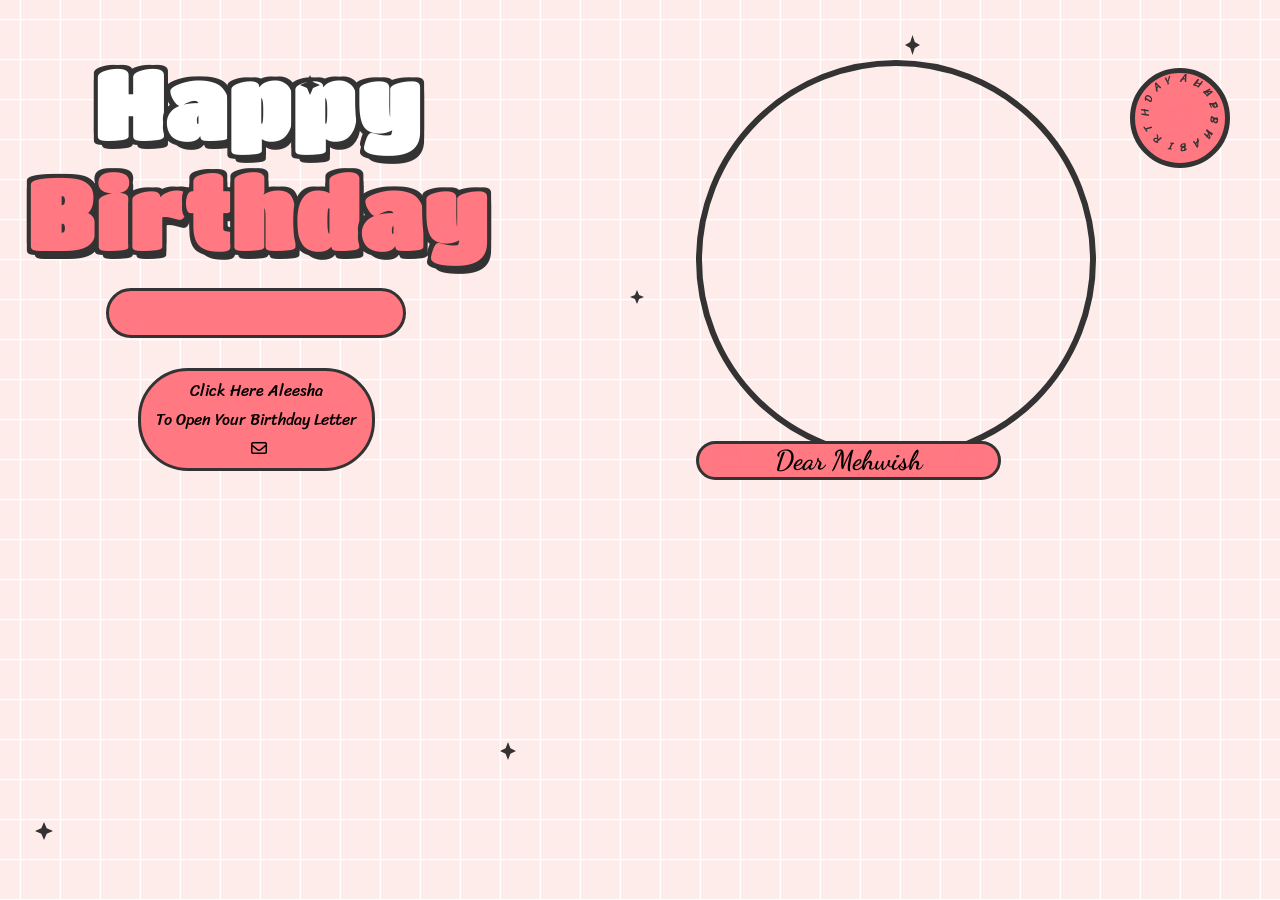
==== index.html @ 929ce395 "Add files via upload" ====
<!DOCTYPE html>
<html lang="en">

<head>
    <meta charset="UTF-8">
    <meta name="viewport" content="width=device-width, initial-scale=1.0">
    <meta name="title" content="Happy Birthday Website 2.0 | Aoudumber Bade">
    <meta name="github" content="https://github.com/Aoudumber-Bade">
    <title>Mehwish Birthday</title>
    <link rel="stylesheet" href="style.css">
    <link rel="stylesheet" href="https://cdnjs.cloudflare.com/ajax/libs/font-awesome/6.5.1/css/all.min.css"
        integrity="sha512-DTOQO9RWCH3ppGqcWaEA1BIZOC6xxalwEsw9c2QQeAIftl+Vegovlnee1c9QX4TctnWMn13TZye+giMm8e2LwA=="
        crossorigin="anonymous" referrerpolicy="no-referrer" />
    <link
        href="https://fonts.googleapis.com/css2?family=Dancing+Script:wght@500;700&family=Poppins:wght@400;600&display=swap"
        rel="stylesheet">
    <script src="https://code.jquery.com/jquery-3.7.1.min.js"
        integrity="sha256-/JqT3SQfawRcv/BIHPThkBvs0OEvtFFmqPF/lYI/Cxo=" crossorigin="anonymous"></script>
</head>

<body>
    <div id="wrapper">
        <div class="flag__birthday">
            <img src="./images/1.png" alt="" width="350" class="flag__left">
            <img src="./images/1.png" alt="" width="350" class="flag__right">
        </div>
        <div class="content">
            <div class="left">
                <div class="title">
                    <h1 class="happy">
                        <span style="--t: 4s;">H</span>
                        <span style="--t: 4.2s;">a</span>
                        <span style="--t: 4.4s;">p</span>
                        <span style="--t: 4.6s;">p</span>
                        <span style="--t: 4.8s;">y</span>
                    </h1>
                    <h1 class="birthday">
                        <span style="--t: 5s;">B</span>
                        <span style="--t: 5.2s;">i</span>
                        <span style="--t: 5.4s;">r</span>
                        <span style="--t: 5.6s;">t</span>
                        <span style="--t: 5.8s;">h</span>
                        <span style="--t: 6s;">d</span>
                        <span style="--t: 6.2s;">a</span>
                        <span style="--t: 6.4s;">y</span>
                    </h1>
                    <div class="hat">
                        <img src="./images/hat.png" alt="" width="130">
                    </div>
                </div>
                <div class="date__of__birth">
                    <span></span>
                </div>
                <div class="btn">
                    <button id="btn__letter">
                        <div class="mail">
                            Click Here Aleesha <br> To Open Your Birthday Letter</br>
                            <i class="fa-regular fa-envelope"></i>
                        </div>
                    </button>

                </div>
            </div>
            <div class="right">
                <div class="box__account">
                    <div class="image">
                        <img src="./images/unnamed.png" alt="">
                    </div>
                    <div class="name">
                        <i class="fa-solid fa-heart"></i>
                        <span>Dear Mehwish</span>
                        <i class="fa-solid fa-heart"></i>
                    </div>
                    <div class="balloon_one">
                        <img width="100px" src="./images/balloon1.png" alt="">
                    </div>
                    <div class="balloon_two">
                        <img width="100px" src="./images/balloon2.png" alt="">
                    </div>
                </div>
                <div class="cricle">
                    <div class="text__cricle">
                        <span style="--i: 1;">h</span>
                        <span style="--i: 2;">a</span>
                        <span style="--i: 3;">p</span>
                        <span style="--i: 4;">p</span>
                        <span style="--i: 5;">y</span>
                        <span style="--i: 6;">-</span>
                        <span style="--i: 7;">b</span>
                        <span style="--i: 8;">i</span>
                        <span style="--i: 9;">r</span>
                        <span style="--i: 10;">t</span>
                        <span style="--i: 11;">h</span>
                        <span style="--i: 12;">d</span>
                        <span style="--i: 13;">a</span>
                        <span style="--i: 14;">y</span>
                        <span style="--i: 15;">A</span>
                        <span style="--i: 16;">l</span>
                        <span style="--i: 17;">l</span>
                        <span style="--i: 18;">e</span>
                        <span style="--i: 19;">s</span>
                        <span style="--i: 20;">h</span>
                        <span style="--i: 21;">a</span>
                        <span style="--i: 22;">-</span>
                    </div>
                    <i class="fa-solid fa-heart"></i>
                </div>
            </div>
        </div>
        <div class="decorate_star star1" style="--t: 15s;"></div>
        <div class="decorate_star star2" style="--t: 15.2s;"></div>
        <div class="decorate_star star3" style="--t: 15.4s;"></div>
        <div class="decorate_star star4" style="--t: 15.6s;"></div>
        <div class="decorate_star star5" style="--t: 15.8s;"></div>
        <div class="decorate_flower--one" style="--t: 15s;">
            <img width="20" src="./images/decorate_flower.png" alt="">
        </div>
        <div class="decorate_flower--two" style="--t: 15.3s;">
            <img width="20" src="./images/decorate_flower.png" alt="">
        </div>
        <div class="decorate_flower--three" style="--t: 15.6s;">
            <img width="20" src="./images/decorate_flower.png" alt="">
        </div>
        <div class="decorate_bottom">
            <img src="./images/decorate.png" alt="" width="100">
        </div>
        <div class="smiley__icon">
            <img src="./images/smiley_icon.png" alt="" width="100">
        </div>


        <div class="boxMail">
            <i class="fa-solid fa-xmark"></i>
            <div class="boxMail-container">
                <div class="card1">
                    <div class="userImg">
                        <img src="images/unnamed.png" alt="">
                    </div>
                    <h4 class="username">To: Mehwish 💖<span class="underline"></span></h4>

                    <h3>Happy Birthday</h3>
                    <div class="imageCute">
                        <img src="cute1.png" alt="">
                    </div>
                </div>
                <div class="card2">
                    <div class="card2-content">
                        <h3>To You!</h3>
                        <h2>Happy birthday Aleesha I love you so much mai aj bhi raton ko tumhari in tasveeron ko dekh kar 
                            tumhari hi yaadon ma kho jata hun tumha batana bhi chahta ka mai tumsa kitna pyar karta lekin tum
                            smjhny ko tyar nahii lekin kabhi tu mj par nazr daalo kya agar har galti meri thi tu ma kabhi bat 
                            karny ka nahi kahon ga or agar tum apni b thori bohat mantii tu ma tumsa request karta please sab 
                            pahly jaisa karty hain......LOVE YOU SO MUCH💋❤️
                        </h2> 

                        <div class="imageCute2">
                            <img src="cute2.png" alt="">
                        </div>
                    </div>
                </div>
            </div>
        </div>
    </div>

</body>
<script>
    let datetxt = "05 October 2005";
    let datatxtletter = "Mai kash kabhi bta skta smjha sakta tum bohat khaas thi tumhare liye meri jan bhi qurban ha galat na ho kar bhi itni dair sa galtiyan bhugat rha hun  . Happy birthday to you.💕";
    let titleLetter = "To you";
    let charArrDate = datetxt.split('');
    let charArrDateLetter = datatxtletter.split('');
    let charArrTitle = titleLetter.split('');
    let currentIndex = 0;
    let currentIndexLetter = 0;
    let currentIndexTitle = 0;
    let date__of__birth = document.querySelector(".date__of__birth span");
    let text__letter = document.querySelector(".text__letter p");
    setTimeout(function () {
        timeDatetxt = setInterval(function () {
            if (currentIndex < charArrDate.length) {
                date__of__birth.textContent += charArrDate[currentIndex];
                currentIndex++;
            }
            else {
                let i = document.createElement("i");
                i.className = "fa-solid fa-star"
                document.querySelector(".date__of__birth").prepend(i)
                document.querySelector(".date__of__birth").appendChild(i.cloneNode(true))
                clearInterval(timeDatetxt)
            }
        }, 100)
    }, 12000)

    var intervalContent;
    var intervalTitle;
    $("#btn__letter").on("click", function () {
        $(".box__letter").slideDown()
        setTimeout(function () {
            $(".letter__border").slideDown();
        }, 1000)
        setTimeout(function () {
            intervalTitle = setInterval(function () {
                if (currentIndexTitle < charArrTitle.length) {
                    document.querySelector(".title__letter").textContent += charArrTitle[currentIndexTitle];
                    let i = document.createElement("i");
                    i.className = "fa-solid fa-heart"
                    document.querySelector(".title__letter").appendChild(i)
                    currentIndexTitle++;
                }
                else {
                    clearInterval(intervalTitle)
                }
            }, 100)
        }, 2000)
        setTimeout(function () {
            document.querySelector("#heart__letter").classList.add("animationOp");
            document.querySelector(".love__img").classList.add("animationOp");
            document.querySelector("#mewmew").classList.add("animationOp");
        }, 2800)
        setTimeout(function () {
            document.querySelectorAll(".heart").forEach((item) => {
                item.classList.add("animation")
            })
        }, 3500)
        setTimeout(function () {
            intervalContent = setInterval(function () {
                if (currentIndexLetter < charArrDateLetter.length) {
                    text__letter.textContent += charArrDateLetter[currentIndexLetter];
                    currentIndexLetter++;
                }
                else {
                    clearInterval(intervalContent)
                }
            }, 50)
        }, 6000)
    })
    $(".close").on("click", function () {
        clearInterval(intervalContent)
        document.querySelector(".title__letter").textContent = "";
        text__letter.textContent = "";
        currentIndexLetter = 0
        currentIndexTitle = 0
        document.querySelector("#heart__letter").classList.remove("animationOp");
        document.querySelector(".love__img").classList.remove("animationOp");
        document.querySelector("#mewmew").classList.remove("animationOp");
        document.querySelectorAll(".heart").forEach((item) => {
            item.classList.remove("animation")
        })
        $(".box__letter").slideUp();
        $(".letter__border").slideUp();
    })



    let mailBox = document.querySelector('.mail')
    let boxmail = document.querySelector('.boxMail')
    var close = document.querySelector('.fa-xmark')
    mailBox.onclick = function () {
        mailBox.classList.toggle('active')
        boxmail.classList.add('active')
    }

    close.addEventListener('click', function () {
        boxmail.classList.remove('active')
    })
</script>

</html>
---- style.css ----
@import url('https://fonts.googleapis.com/css2?family=Coiny&family=Titan+One&display=swap');
@import url('https://fonts.googleapis.com/css2?family=Nerko+One&family=Sriracha&display=swap');
@import url('https://fonts.googleapis.com/css2?family=Dancing+Script:wght@700&display=swap');
*{
    padding: 0;
    margin: 0;
    box-sizing: border-box;
}
:root{
    --color-pink: #feecea;
    --color-white: #fff;
    --color-black: #333;
    --color-text-pink: #FF7882;
    --color-heart: #FF7882;
    --color-bg-letter: #fff8e4;
    --color-border: #DACCBF;
}
html{
    height: 100%;
}
body {
    position: relative;
    font-size: 16px;
    margin: 0;
    padding: 0;
    height: 100%;
    background-image:linear-gradient(var(--color-pink), var(--color-pink));
}
#wrapper{
    position: relative;
    background-color: transparent;
    background-image: linear-gradient(0deg, transparent 24%, rgba(255, 255, 255, 1) 25%, rgba(255, 255, 255, 1) 26%, transparent 27%, transparent 74%, rgba(255, 255, 255, 1) 75%, rgba(255, 255, 255, 1) 76%, transparent 77%, transparent), linear-gradient(90deg, transparent 24%, rgba(255, 255, 255, 1) 25%, rgba(255, 255, 255,1) 26%, transparent 27%, transparent 74%, rgba(255, 255, 255, 1) 75%, rgba(255, 255, 255, 1) 76%, transparent 77%, transparent);
    height:100%;
    background-size:80px 80px;
    overflow: hidden;
    z-index: 1;
}
.flag__birthday{
    display: flex;
    justify-content: space-between;
    transform: translateY(-200px);
    animation: translateYFlag 1.5s 2s forwards;
}
@keyframes translateYFlag{
    to{
        transform: translateY(-10px);
    }
}
.flag__birthday .flag__left{
    transform: rotate(-10deg) translate(-20px,30px);
}
.flag__birthday .flag__right{
    transform: rotate(10deg) translate(20px,30px) scaleX(-1);
}
.content{
    width: 100%;
    position: relative;
    display: flex;
    padding-top: 3rem;
}
.content .left, .content .right{
    position: relative;
    display: flex;
    flex-direction: column;
    justify-content: center;
    align-items: center;
}
.content .left{
    width: 40%;
}
.content .right{
    width: 60%;
}
.left .btn{
    transform: scale(0);
    animation: scaleCricle 2s 16s forwards ease-in-out;
}
#btn__letter{
    position: relative;
    margin-top: 30px;
    background-color: var(--color-text-pink);
    outline: none;
    padding: 5px 15px;
    font-size: 1rem;
    border-radius: 50px;
    border: 3px solid var(--color-black);
    font-family: "Sriracha", cursive;
    display: flex;
    align-items: center;
    justify-content: center;
    cursor: pointer;
    z-index: 2;
    transform: scale(1);
    transition: all .5s ease-in-out;
}
#btn__letter:active{
    transform: scale(0.7);
}
#btn__letter i{
    margin-left: 5px;
}
#btn__letter:hover{
    border-color: var(--color-heart);
    background-color: var(--color-heart);
    color: #fff;
    box-shadow: rgba(0, 0, 0, 0.24) 0px 3px 8px;
}

#btn__letter:hover i{
    animation: rotateHeart 1s infinite linear;
}
@keyframes rotateHeart{
    0%,50%, 100%{
        transform: rotate(0deg);
    }
    25%{
        transform: rotate(12deg);
    }
    75%{
        transform: rotate(-12deg);
    }
}
.title{
    position: relative;
    width: 100%;
    display: flex;
    justify-content: center;
    font-family: "Titan One", sans-serif;
    font-size: 3rem;
    flex-direction: column;
    perspective: 1000px;
}
.title .happy, .title .birthday{
    position: relative;
    text-shadow: 4px 4px var(--color-black), 
                -4px 4px var(--color-black), 
                4px -4px var(--color-black), 
                -4px -4px var(--color-black), 
                4px 8px 0 var(--color-black);
    font-weight: bold;
    display: flex;
    justify-content: center;
}
.title .happy{
    color: var(--color-white);
}
.title .happy span, .title .birthday span{
    transform: translateY(50px);
    opacity: 0;
    visibility: hidden;
    animation: txtTranslateY .5s var(--t) forwards;
}
@keyframes txtTranslateY{
    100%{
        transform: translateY(0);
        opacity: 1;
        visibility: visible;
    }
}
.title .birthday{
    color: var(--color-text-pink);
}

.title .hat{
    position: absolute;
    right: 45px;
    top: -350px;
    transform: rotate(-40deg);
    z-index: -1;
    animation: topHat 4s 7s forwards ease;
}
@keyframes topHat{
    20%, 30%{
        top: -30px;
        transform-origin: left;
        transform: rotate(-40deg);
    }
    35%, 100%{
        top: -30px;
        transform: rotate(0deg);
    }
}
.date__of__birth, .name{
    display: flex;
    justify-content:space-around;
    align-items: center;
    background-color: var(--color-text-pink);
    border-radius: 50px;
    margin-top: 20px;
    font-family: "Sriracha", cursive;
    
}
.date__of__birth{
    border: 3px solid var(--color-black);
    position: relative;
    transform: translateY(-100px);
    z-index: -1;
    opacity: 0;
    visibility: hidden;
    width: 0px;
    animation: dateOfBirth 5s 9s forwards;
}
@keyframes dateOfBirth{
    20%,40%{
        width: 0px;
        height: 0;
        transform: translateY(0px);
        opacity: 1;
        visibility: visible;
    }
    45%{
        transform: translateY(0px);
        opacity: 1;
        visibility: visible;
        width: 300px;
        height: 0px;
    }
    50%,100%{
        transform: translateY(0px);
        opacity: 1;
        visibility: visible;
        width: 300px;
        height: 50px;
    }
}
.name{
    position: absolute;
    padding: 0px 20px;
    bottom: -20px;
    border: 3px solid var(--color-black);
    font-family: 'Dancing Script', cursive;
}
.date__of__birth span, .name span{
    font-weight: bold;
    margin: 0px 40px;
}
.date__of__birth span{
    font-size: 1.2rem;
}
.name span{
    font-size: 1.7rem;
}
.right .box__account{
    position: relative;
    transform: translateY(700px);
    animation: topBoxImage 8s 7s forwards ease-in;
}
@keyframes topBoxImage{
    to{
        transform: translateY(0);
    }
}
.content .right .image{
    position: relative;
    width: 400px;
    height: 400px;
    border-radius: 50%;
    overflow: hidden;
    display: flex;
    align-items: center;
    border: 6px solid var(--color-black);
}
.content .right .image img{
    width: 100%;
    object-fit: cover;

}
.cricle{
    position: absolute;
    top: 20px;
    right: 50px;
    display: flex;
    justify-content: center;
    align-items: center;
    transform: scale(0);
    animation: scaleCricle 3s 15s forwards ease-in-out;
}
@keyframes scaleCricle {
    0%{
        transform: scale(0);
    }
    10%{
        transform: scale(1.3);
    }
    20%{
        transform: scale(0.7);
    }
    30%,100%{
        transform: scale(1);
    }

}
.text__cricle{
    width: 100px;
    height: 100px;
    background-color: var(--color-text-pink);
    border-radius: 50%;
    border: 5px solid var(--color-black);
    display: flex;
    justify-content: center;
    align-items: center;
    animation: rotateCricle 5s linear infinite;
}
@keyframes rotateCricle{
    to{
        transform: rotate(360deg);
    }
}
.text__cricle span{
    top: 0%;
    left: 50%;
    position: absolute;
    color: var(--color-black);
    transform: rotate(calc(var(--i) * 24deg));
    transform-origin: 0 45px;
    font-family: "Sriracha", cursive;
    text-transform: uppercase;
    font-size: 0.7rem;
}
.fa-heart{
    color: var(--color-heart);
    filter: drop-shadow(0 0 3px var(--color-heart));
    animation: scaleHeart 1s infinite linear;
}
.cricle .fa-heart{
    position: absolute;
    transform: scale(0.85);
}
@keyframes scaleHeart{
    50%{
        transform: scale(1.2);
    }
}
.right .balloon_one{
    position: absolute;
    top: -70px;
    left: -70px;
    animation: balloon1 2s infinite linear;
}
@keyframes balloon1{
    0%, 50%,100%{
        transform-origin: bottom right;
        transform: rotate(0deg);
    }
    25%{
        transform-origin: bottom right;
        transform: rotate(3deg);
    }
    75%{
        transform-origin: bottom right;
        transform: rotate(-3deg);
    }
}
.right .balloon_two{
    position: absolute;
    top: 170px;
    right: -65px;
    z-index: -1;
    transform: rotate(10deg);
    animation: balloon2 2s infinite linear;
}
@keyframes balloon2 {
    0%,50%,100%{
        transform-origin: bottom left;
        transform: rotate(10deg);
    }
    25%{
        transform-origin: bottom left;
        transform: rotate(7deg);
    }
    75%{
        transform-origin: bottom left;
        transform: rotate(13deg);
    }
}

.decorate_star{
    position: absolute;
    transform: scale(0);
    background-color: var(--color-black);
    clip-path: polygon(0 50%, 35% 35%, 50% 0, 65% 35%, 100% 50%, 65% 65%, 50% 100%, 35% 65%);
    animation: scaleCricle 3s var(--t) forwards, 
            scaleStar 2s 16s infinite ease-in-out;
}
.decorate_star.star1{
    width: 20px;
    height: 20px;
    top: 75px;
    left: 300px;
}
.decorate_star.star2{
    width: 15px;
    height: 20px;
    top: 35px;
    right: 360px;
}
.decorate_star.star3{
    width: 14px;
    height: 14px;
    top: 290px;
    left: 630px;
}
.decorate_star.star4{
    width: 18px;
    height: 18px;
    bottom: 60px;
    left: 35px;
}
.decorate_star.star5{
    width: 16px;
    height: 18px;
    bottom: 140px;
    left: 500px;
}
@keyframes scaleStar {
    25%{
        transform: scale(0.8);
    }
    50%{
        transform: scale(1.1);
    }
}
.decorate_bottom{
    position: absolute;
    right: 0;
    bottom: -10px;
}
.decorate_flower--one{
    position: absolute;
    top: 250px;
    left: 50px;
    transform: scale(0);
    animation: scaleCricle 3s var(--t) forwards ease-in-out;
}
.decorate_flower--two{
    position: absolute;
    top: 225px;
    left: 540px;
    transform: scale(0);
    animation: scaleCricle 3s var(--t) forwards ease-in-out;
}
.decorate_flower--three{
    position: absolute;
    top: 150px;
    right: 235px;
    transform: scale(0);
    animation: scaleCricle 3s var(--t) forwards ease-in-out;
}
.smiley__icon{
    position: absolute;
    bottom: 180px;
    left: 600px;
    transform: scale(0);
    animation: scaleCricle 3s 15s forwards ease-in-out;
}


.box__letter{
    position: fixed;
    top: 0;
    left: 0;
    background-color: rgba(0,0,0,.5);
    width: 100%;
    height: 100%;
    z-index: 10;
    display: none;
}
.box__letter .letter__border{
    position: absolute;
    width: 55vw;
    height: 450px;
    background-color: var(--color-white);
    border-radius: 27px;
    padding: 17px;
    box-shadow: rgba(0, 0, 0, 0.24) 0px 3px 8px;
    top: 50%;
    left: 50%;
    transform: translate(-50%,-50%);
    display: none;
}
.letter__border .close{
    position: absolute;
    right: -10px;
    top: -10px;
    width: 30px;
    height: 30px;
    background-color: var(--color-white);
    border-radius: 50%;
    display: flex;
    justify-content: center;
    align-items: center;
    box-shadow: rgba(99, 99, 99, 0.2) 0px 2px 8px 0px;
    cursor: pointer;
}
.letter__border .letter{
    width: 100%;
    height: 100%;
    background-color: var(--color-bg-letter);
    border-radius: 10px;
    padding-top: 15px;
}
.letter__border .letter .title__letter{
    text-align: center;
    font-family: 'Dancing Script', cursive;
    font-weight: bold;
    font-size: 2.4rem;
}
.title__letter .fa-solid{
    margin-left: 5px;
    font-size: 1.3rem;
}
.letter__border .letter .content__letter{
    position: relative;
    width: 100%;
    height: 100%;
    display: flex;
    padding-top: 1.5rem;
    padding-bottom: 70px;
}
.letter__border .letter .content__letter .left{
    position: relative;
    width: 50%;
    height: 100%;
    padding: 1.7rem;
    border-right: 3px solid var(--color-border);
}
.content__letter .left #heart__letter{
    opacity: 0;
    width: 100%;
}
#heart__letter.animationOp{
    animation: opacityHeart 1s 1s forwards;
}
@keyframes opacityHeart{
    to{
        opacity: 1;
    }
}
.content__letter .left .heart{
    position: absolute;
    opacity: 0;
}
.content__letter .left .heart.animation{
    animation: scaleHeartLetter 1s var(--t) infinite ease-in-out;
}
@keyframes scaleHeartLetter{
    0%{
        opacity: 1;
        transform: scale(0);
    }
    10%{
        opacity: 1;
        transform: scale(1.3);
    }
    20%{
        opacity: 1;
        transform: scale(0.7);
    }
    30%,100%{
        opacity: 1;
        transform: scale(1);
    }
    
}
.content__letter .left .heart_1{
    top: 90px;
    left: 30px;
}
.content__letter .left .heart_2{
    top: 20px;
    right: 70px;
}
.content__letter .left .heart_3{
    bottom: 50px;
    left: 145px;
}
.content__letter .left .heart_4{
    top: 140px;
    right: 35px;
}
.content__letter .right{
    position: relative;
    width: 50%;
}
.content__letter .right .love__img{
    opacity: 0;
    position: absolute;
    right: 20px;
    top: -100px;
}
.love__img.animationOp{
    animation: opacityHeart 1s 1s forwards;
}
.content__letter .right .text__letter{
    margin-top: 60px;
    padding: 20px 15px 10px 15px;
    font-family: 'Dancing Script', cursive;
    font-size: 1.3rem;
}
.content__letter .right #mewmew{
    position: absolute;
    bottom: 0;
    right: 0;
    opacity: 0;
}
#mewmew.animationOp{
    animation: opacityHeart 1s 1s forwards;
}


#copy {
    position: fixed;
    bottom: 12px;
    left: 50%;
    transform: translateX(-50%);
    font-size: 1rem;
}

#copy a {
    text-decoration: none;
    color: #191919d7;
}

#copy p {
    color: #4275ff;
    text-align: center;
    font-weight: 700;
    cursor: pointer;
}



@media screen and (max-width: 658px)   {

    .flag__birthday .flag__left {
        transform: rotate(-10deg) translate(-119px,3px);
    }

    .flag__birthday .flag__right {
        transform: rotate(10deg) translate(-106px,39px) scaleX(-1);
    }

    .content {
        width: 100%;
        position: relative;
        display: flex;
        flex-direction: column;
        justify-content: center;
        gap: 25px;
        align-items: center;
        padding-top: 2rem;
    }

    .title {
        position: relative;
        width: 100%;
        display: flex;
        justify-content: center;
        font-family: "Titan One", sans-serif;
        font-size: 1.5rem;
        letter-spacing: 8px;
        flex-direction: column;
        perspective: 1000px;
    }

    #btn__letter {
        position: relative;
        margin-top: 17px;
        width: 209px;
        background-color: var(--color-text-pink);
        outline: none;
        padding: 6px 4px;
        font-size: 1rem;
        border-radius: 50px;
        border: 3px solid var(--color-black);
        font-family: "Sriracha", cursive;
        display: flex;
        align-items: center;
        justify-content: center;
        cursor: pointer;
        z-index: 2;
        /* transform: scale(1); */
        transition: all .5s ease-in-out;
    }

    .cricle {
        position: absolute;
        top: 10px;
        right: -54px;
        display: flex;
        justify-content: center;
        align-items: center;
        transform: scale(0);
        animation: scaleCricle 3s 15s forwards ease-in-out;
    }

    .title .hat {
        position: absolute;
        right: -98px;
        top: -51px !important;
        transform: rotate(-40deg);
        z-index: -1;
        animation: topHat 4s 7s forwards ease;
    }

    .box__letter .letter__border {
        position: absolute;
        width: 90vw;
        height: 315px;
        background-color: var(--color-white);
        border-radius: 27px;
        padding: 17px;
        box-shadow: rgba(0, 0, 0, 0.24) 0px 3px 8px;
        top: 50%;
        left: 50%;
        transform: translate(-50%,-50%);
        display: none;
    }

    .letter__border .letter {
        width: 100%;
        height: 100%;
        background-color: var(--color-bg-letter);
        border-radius: 10px;
        padding-top: 15px;
    }

    .letter__border .letter .title__letter {
        text-align: center;
        font-family: 'Dancing Script', cursive;
        font-weight: bold;
        font-size: 1.4rem;
    }

    .letter__border .letter .content__letter {
        position: relative;
        width: 100%;
        height: 100%;
        display: flex;
        padding-top: .7rem;
        padding-bottom: 70px;
    }

    .content__letter .right .text__letter {
        margin-top: -14px;
        padding: 20px 15px 10px 15px;
        font-family: 'Dancing Script', cursive;
        font-size: .8rem;
    }

    .content__letter .right .love__img {
        opacity: 0;
        position: absolute;
        right: 126px;
        top: 167px;
    }

    .love__img img {
 
            width: 84px;

    }

    .content .right .image {
        position: relative;
        width: 200px;
        height: 200px;
        border-radius: 50%;
        overflow: hidden;
        display: flex;
        align-items: center;
        border: 6px solid var(--color-black);
    }

    .name {
        position: absolute;
        padding: 0px 3px;
        bottom: -6px;
        border: 3px solid var(--color-black);
    }

    .name span {
        font-size: 1rem;
    }

    .right .balloon_one {
        position: absolute;
        top: 10px;
        left: -77px;
        animation: balloon1 2s infinite linear;
    }

    .right .balloon_one img{
        width: 76px !important;
    }


}







.boxMail{
    position: fixed;
    background: rgb(0, 0, 0, 0.8);
    width: 100%;
    height: 100%;
    opacity: 0;
    top: 0;
    display: flex;
    justify-content: center;
    align-items: center;
    transform: scale(0.3);
    visibility: hidden;
    transition: all 0.5s;
    z-index: 100000000;
}
.boxMail.active{
    opacity: 1;
    visibility: visible;
    transform: scale(1);
}
.boxMail .boxMail-container{
    position: absolute;
    width: 750px;
    height: 500px;
    display: flex;
    margin: 0;
    transform: scale(0.9);
    -webkit-perspective: 2000px;
    perspective: 2000px;
    transition: all 0.5s;
}
.boxMail .boxMail-container:hover{
    transform: rotate(-5deg);
    filter: drop-shadow(0 0 10px #FF7882);
}
.boxMail .boxMail-container:hover .card1{
    transform: translate(-187px, -250px) rotateY(-140deg);
}
.boxMail .boxMail-container .card1,
.boxMail .boxMail-container .card2{
    position: absolute;
    width: 100%;
    height: 100%;
    top: 50%;
    left: 50%;
    transform: translate(-50%, -50%);
    border: 1px solid black;
}
.boxMail .boxMail-container .card1 {
    position: absolute;
    width: 50%;
    height: 100%;
    background: linear-gradient(to right, #FF7882, #FF7882 63%);
    color: white;
    display: flex;
    justify-content: center;
    align-items: center;
    flex-direction: column;
}
.boxMail-container .card1{
    z-index: 1;
    -webkit-transform-style: preserve-3d;
    transform-style: preserve-3d;
    transform-origin: left;
    transition: all 1s ease-in-out;
}
.boxMail .boxMail-container .card1 .userImg{
    position: relative;
    width: 80px;
    height: 80px;
    background-color: white;
    border-radius: 50%;
    overflow: hidden;
    border: 2px solid white;
    cursor: pointer;
    margin-bottom: 20px;
}
.boxMail .boxMail-container .card1 .userImg img{
    position: absolute;
    object-fit: cover;
    width: calc(100%);
    height: calc(100%);
}
.boxMail .boxMail-container .card1 h3{
    font-family: 'Dancing Script', cursive;
    font-size: 40px;
    text-transform: uppercase;
    width: 80%;
    text-align: center;
    line-height: 1.5;
    letter-spacing: 5px;
    transform: rotate(-5deg);
    text-shadow: 0 0 5px white,
                0 0 10px white;
}
.boxMail .boxMail-container .card2{
    position: relative;
    width: 50%;
    height: 100%;
    background: linear-gradient(to right, #e0e0e0, #ffffff 30%);
    -webkit-transform-style: preserve-3d;
    transform-style: preserve-3d;
    transform-origin: left;
    transition: all 1s;
}
.boxMail .boxMail-container .card2 .card2-content {
    width: 100%;
    height: 100%;
    position: relative;
    background-color: #FF7882;
    transition: all 1s;
    overflow: hidden;
    font-family: "Times New Roman";
    color: #fff;
}
.boxMail .boxMail-container:hover .card2-content{
    transform: translate(20px, 20px);
    box-shadow: -1px -1px 5px rgb(0, 0, 0, 0.4);
}
.boxMail .boxMail-container .card2 h3{
    font-family: 'Dancing Script', cursive;
    padding: 20px 0px 10px 60px;
    opacity: 0;
    visibility: hidden;
    font-size: 25px;
    text-shadow: 0 0 8px #FF7882;
}
.boxMail .boxMail-container .card2:hover h3{
    animation: texth3 3s forwards;
    animation-delay: 2s;
    transition: 1s;
}
@keyframes texth3{
    0%{
        opacity: 1;
        visibility: visible;
        padding: 20px 0px 10px 60px;
    }
    100%{
        opacity: 1;
        visibility: visible;
        padding: 20px 0px 10px 152px; 
    }
}
.boxMail .boxMail-container .card2 h2{
    font-family: 'Dancing Script', cursive;
    padding: 0px 20px;
    text-indent: 20px;
    font-size: 22px;
    opacity: 0;
}
.boxMail .boxMail-container .card2:hover h2{
    animation: texth2 2s forwards;
    animation-delay: 4s;
    transition: 1s;
}
@keyframes texth2{
    0%{
        opacity: 0;
    }
    100%{
        opacity: 1;
    }
}
.boxMail .boxMail-container .card2 .card2-content .imageCute2{
    position: absolute;
    top: 5px;
    left: 20px;
    opacity: 0;
    transition: 1s;
}
.boxMail .boxMail-container .card2 .card2-content:hover .imageCute2{
    animation: cute3 1s linear infinite,
                cute4 3s 2s forwards;
    animation-delay: 2s;
    transition: 1s;
}
@keyframes cute3{
    0%{
        opacity: 1;
        transform: rotate(0deg);
    }
    25%{
        opacity: 1;
        transform: rotate(5deg);
    }
    50%{
        opacity: 1;
        transform: rotate(0deg);
    }
    75%{
        opacity: 1;
        transform: rotate(-5deg);
    }
    100%{
        opacity: 1;
        transform: rotate(0deg);
    }
}
@keyframes cute4{
    0%{
        left: 20px;
    }
    100%{
        left: 100px;
    }
}
.boxMail .boxMail-container .card2 .card2-content .imageCute2 img{
    width: 40px;
}
.boxMail .fa-xmark{
    position: fixed;
    top: 0;
    right: 0;
    font-size: 30px;
    padding: 10px 25px;
    cursor: pointer;
    color: white;
    z-index: 10000000000000000;
}
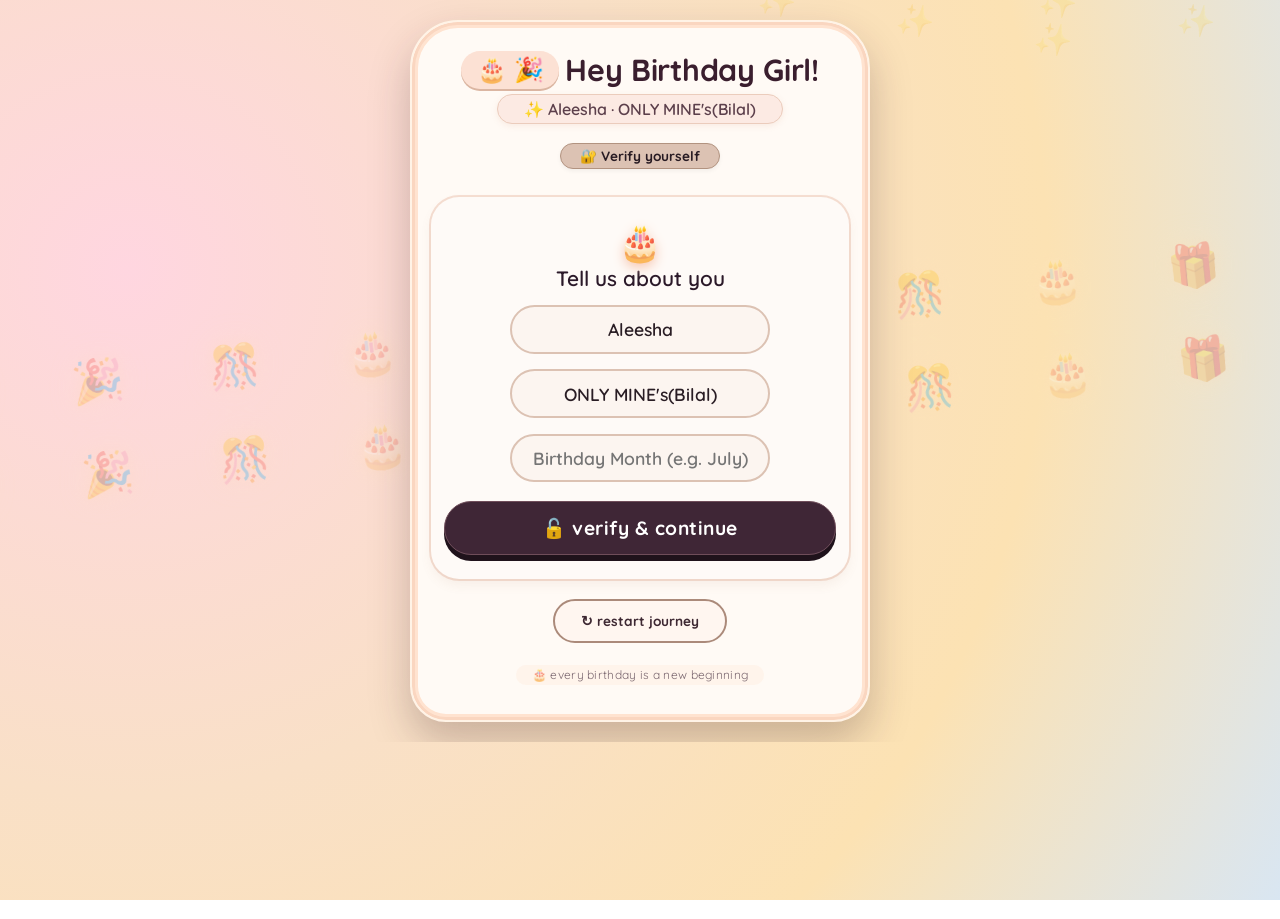
==== commit f699981a: "Update index.html" ====
--- a/index.html
+++ b/index.html
@@ -1,268 +1,821 @@
 <!DOCTYPE html>
 <html lang="en">
-
 <head>
     <meta charset="UTF-8">
-    <meta name="viewport" content="width=device-width, initial-scale=1.0">
-    <meta name="title" content="Happy Birthday Website 2.0 | Aoudumber Bade">
-    <meta name="github" content="https://github.com/Aoudumber-Bade">
-    <title>Mehwish Birthday</title>
-    <link rel="stylesheet" href="style.css">
-    <link rel="stylesheet" href="https://cdnjs.cloudflare.com/ajax/libs/font-awesome/6.5.1/css/all.min.css"
-        integrity="sha512-DTOQO9RWCH3ppGqcWaEA1BIZOC6xxalwEsw9c2QQeAIftl+Vegovlnee1c9QX4TctnWMn13TZye+giMm8e2LwA=="
-        crossorigin="anonymous" referrerpolicy="no-referrer" />
-    <link
-        href="https://fonts.googleapis.com/css2?family=Dancing+Script:wght@500;700&family=Poppins:wght@400;600&display=swap"
-        rel="stylesheet">
-    <script src="https://code.jquery.com/jquery-3.7.1.min.js"
-        integrity="sha256-/JqT3SQfawRcv/BIHPThkBvs0OEvtFFmqPF/lYI/Cxo=" crossorigin="anonymous"></script>
+    <meta name="viewport" content="width=device-width, initial-scale=1.0, maximum-scale=1.0, user-scalable=yes">
+    <title>🎂 Birthday Surprise · Aleesha</title>
+    <!-- Font & basic styling -->
+    <link rel="preconnect" href="https://fonts.googleapis.com">
+    <link rel="preconnect" href="https://fonts.gstatic.com" crossorigin>
+    <link href="https://fonts.googleapis.com/css2?family=Quicksand:wght@400;600;700&display=swap" rel="stylesheet">
+    <style>
+        * {
+            margin: 0;
+            padding: 0;
+            box-sizing: border-box;
+        }
+
+        html, body {
+            width: 100%;
+            min-height: 100vh;
+            min-height: -webkit-fill-available;
+            overflow-x: hidden;
+        }
+
+        body {
+            background: radial-gradient(circle at 10% 30%, #ffd6e0 0%, #f9e0c7 40%, #fce2b3 70%, #d9e6f2 100%);
+            min-height: 100vh;
+            min-height: -webkit-fill-available;
+            display: flex;
+            justify-content: center;
+            align-items: center;
+            font-family: 'Quicksand', sans-serif;
+            padding: 12px;
+            position: relative;
+            overflow-x: hidden;
+        }
+
+        /* floating birthday elements */
+        body::before {
+            content: "🎈 🎉 🎊 🎂 🎁 🎈 🎉 🎊 🎂 🎁 🎈 🎉 🎊 🎂 🎁 🎈 🎉 🎊 🎂 🎁";
+            position: absolute;
+            top: 0;
+            left: 0;
+            width: 100%;
+            height: 100%;
+            font-size: 2.4rem;
+            letter-spacing: 1.2rem;
+            word-spacing: 1.8rem;
+            opacity: 0.25;
+            pointer-events: none;
+            display: flex;
+            flex-wrap: wrap;
+            justify-content: center;
+            align-items: center;
+            transform: rotate(-6deg) scale(1.1);
+            z-index: 0;
+            color: #ffb07c;
+            text-shadow: 0 0 12px #ffdbb5, 0 0 30px #ffe5b9;
+            line-height: 2.2;
+            white-space: pre-wrap;
+            font-weight: 400;
+            animation: floatConfetti 28s infinite alternate ease-in-out;
+        }
+
+        body::after {
+            content: "✨ ✨ ✨ ✨ ✨ ✨ ✨ ✨ ✨ ✨ ✨ ✨ ✨ ✨ ✨ ✨ ✨ ✨ ✨ ✨";
+            position: absolute;
+            top: 0;
+            left: 0;
+            width: 100%;
+            height: 100%;
+            font-size: 1.6rem;
+            letter-spacing: 2.4rem;
+            opacity: 0.16;
+            pointer-events: none;
+            display: flex;
+            flex-wrap: wrap;
+            justify-content: space-around;
+            align-items: flex-start;
+            z-index: 0;
+            color: #ffdb9d;
+            transform: rotate(8deg) scale(1.2);
+            animation: sparkleMove 20s infinite alternate;
+        }
+
+        @keyframes floatConfetti {
+            0% { transform: rotate(-6deg) scale(1) translateY(0); opacity: 0.2; }
+            100% { transform: rotate(4deg) scale(1.15) translateY(-15px); opacity: 0.35; }
+        }
+        @keyframes sparkleMove {
+            0% { transform: rotate(5deg) scale(1.1) translateX(-8px); opacity: 0.12; }
+            100% { transform: rotate(-3deg) scale(1.25) translateX(10px); opacity: 0.22; }
+        }
+
+        .card {
+            max-width: 460px;
+            width: 100%;
+            background: rgba(255, 248, 240, 0.92);
+            backdrop-filter: blur(6px);
+            -webkit-backdrop-filter: blur(6px);
+            background: #fffaf5;
+            border-radius: 48px 48px 36px 36px;
+            box-shadow: 0 20px 40px rgba(60, 30, 40, 0.25), 0 0 0 3px #fad6c0 inset, 0 0 0 6px #ffe3d0 inset;
+            padding: 1.8rem 1.2rem 2.2rem;
+            transition: all 0.2s ease;
+            text-align: center;
+            position: relative;
+            z-index: 10;
+            border: 2px solid #fff3e6;
+            margin: 8px auto;
+        }
+
+        h1 {
+            font-size: 1.9rem;
+            font-weight: 700;
+            color: #3a1e2e;
+            letter-spacing: -0.3px;
+            display: flex;
+            align-items: center;
+            justify-content: center;
+            gap: 6px;
+            flex-wrap: wrap;
+            margin-bottom: 0.3rem;
+        }
+        h1 span {
+            background: #fce1d4;
+            padding: 0.15rem 1rem;
+            border-radius: 60px;
+            font-size: 1.5rem;
+            line-height: 1.4;
+            box-shadow: 0 2px 0 #dbb6a2;
+        }
+        .subhead {
+            color: #5c3f4b;
+            font-weight: 600;
+            font-size: 1rem;
+            background: #fceae3;
+            display: inline-block;
+            padding: 0.25rem 1.6rem;
+            border-radius: 40px;
+            margin-bottom: 1.2rem;
+            border: 1px solid #ebccbc;
+            box-shadow: 0 2px 6px rgba(214, 156, 130, 0.15);
+            word-break: break-word;
+            max-width: 100%;
+        }
+        .step-indicator {
+            font-size: 0.85rem;
+            background: #dcc2b3;
+            color: #281b23;
+            padding: 0.2rem 1.2rem;
+            border-radius: 40px;
+            display: inline-block;
+            font-weight: 700;
+            margin-bottom: 1rem;
+            border: 1px solid #b29380;
+            box-shadow: 0 2px 4px rgba(0,0,0,0.05);
+        }
+        .question-box {
+            background: #ffffffd9;
+            backdrop-filter: blur(2px);
+            -webkit-backdrop-filter: blur(2px);
+            background: #fefaf7;
+            border-radius: 28px;
+            padding: 1.4rem 0.8rem;
+            margin: 0.8rem 0 1.2rem;
+            box-shadow: 0 6px 12px rgba(158, 106, 82, 0.08), 0 0 0 2px #f5ded2;
+        }
+        .question-text {
+            font-size: 1.4rem;
+            font-weight: 600;
+            color: #2b1929;
+            line-height: 1.3;
+            margin-bottom: 0.4rem;
+            padding: 0 4px;
+        }
+        .question-emoji {
+            font-size: 2.2rem;
+            display: block;
+            margin-bottom: 0.1rem;
+            filter: drop-shadow(0 4px 6px #f7c6b0);
+        }
+        .options-grid {
+            display: flex;
+            flex-wrap: wrap;
+            justify-content: center;
+            gap: 0.6rem;
+            margin: 1.2rem 0 0.6rem;
+        }
+        .option-btn {
+            background: #f6ece6;
+            border: 2px solid #e5d0c2;
+            padding: 0.6rem 1rem;
+            border-radius: 60px;
+            font-size: 0.95rem;
+            font-weight: 600;
+            color: #321f2b;
+            cursor: pointer;
+            transition: all 0.12s;
+            box-shadow: 0 2px 4px rgba(0,0,0,0.02);
+            font-family: 'Quicksand', sans-serif;
+            flex: 1 0 auto;
+            max-width: 170px;
+            letter-spacing: 0.2px;
+            -webkit-tap-highlight-color: transparent;
+            touch-action: manipulation;
+            min-height: 48px;
+            display: flex;
+            align-items: center;
+            justify-content: center;
+        }
+        .option-btn:hover {
+            background: #fce3d4;
+            border-color: #c7a392;
+            transform: scale(0.97);
+        }
+        .option-btn:active {
+            background: #efd3c1;
+            transform: scale(0.93);
+        }
+        .option-btn.selected {
+            background: #dbb8a5;
+            border-color: #9b7b6a;
+            color: #1f121b;
+            box-shadow: 0 0 0 2px #f3e1d6;
+        }
+        .action-btn {
+            background: #3f2636;
+            border: none;
+            padding: 0.8rem 1.8rem;
+            border-radius: 60px;
+            font-weight: 700;
+            font-size: 1.2rem;
+            color: white;
+            cursor: pointer;
+            transition: 0.12s;
+            box-shadow: 0 6px 0 #1f121b;
+            margin: 0.8rem 0 0.1rem;
+            width: 100%;
+            font-family: 'Quicksand', sans-serif;
+            letter-spacing: 0.5px;
+            border: 1px solid #6f4d5a;
+            -webkit-tap-highlight-color: transparent;
+            touch-action: manipulation;
+            min-height: 54px;
+        }
+        .action-btn:active {
+            transform: translateY(4px);
+            box-shadow: 0 2px 0 #1f121b;
+        }
+        .action-btn:disabled {
+            opacity: 0.5;
+            transform: translateY(4px);
+            box-shadow: 0 2px 0 #1f121b;
+            pointer-events: none;
+        }
+        .reset-area {
+            margin-top: 1.2rem;
+            display: flex;
+            justify-content: center;
+        }
+        .reset-btn {
+            background: transparent;
+            border: 2px solid #ab8a7a;
+            color: #3d2832;
+            padding: 0.35rem 1.6rem;
+            border-radius: 60px;
+            font-weight: 700;
+            font-size: 0.85rem;
+            cursor: pointer;
+            transition: 0.1s;
+            font-family: 'Quicksand', sans-serif;
+            background: rgba(255, 242, 235, 0.5);
+            backdrop-filter: blur(2px);
+            -webkit-backdrop-filter: blur(2px);
+            -webkit-tap-highlight-color: transparent;
+            touch-action: manipulation;
+            min-height: 44px;
+        }
+        .reset-btn:hover {
+            background: #e9d5ca;
+            border-color: #7f6253;
+        }
+        .reset-btn:active {
+            transform: scale(0.96);
+        }
+        .footnote {
+            margin-top: 1.4rem;
+            color: #5b4450;
+            font-size: 0.75rem;
+            opacity: 0.8;
+            letter-spacing: 0.3px;
+            background: rgba(255, 235, 220, 0.5);
+            padding: 0.15rem 1rem;
+            border-radius: 30px;
+            display: inline-block;
+            backdrop-filter: blur(2px);
+            -webkit-backdrop-filter: blur(2px);
+        }
+        .hidden {
+            display: none !important;
+        }
+        .input-field {
+            background: #fcf5f0;
+            border: 2px solid #dcc2b3;
+            border-radius: 60px;
+            padding: 0.7rem 1.2rem;
+            font-size: 1.1rem;
+            width: 100%;
+            max-width: 260px;
+            margin: 0.4rem auto;
+            font-family: 'Quicksand', sans-serif;
+            font-weight: 600;
+            color: #291d24;
+            outline: none;
+            text-align: center;
+            -webkit-appearance: none;
+            appearance: none;
+        }
+        .input-field:focus {
+            border-color: #a77b68;
+            background: #fffbf9;
+        }
+        .row {
+            display: flex;
+            flex-direction: column;
+            align-items: center;
+        }
+
+        /* ===== LOADING SCREEN ===== */
+        #loadingScreen {
+            position: fixed;
+            top: 0;
+            left: 0;
+            width: 100%;
+            height: 100%;
+            background: radial-gradient(circle at 30% 20%, #ffd6e0, #f9c8b0);
+            display: flex;
+            flex-direction: column;
+            justify-content: center;
+            align-items: center;
+            z-index: 9999;
+            transition: opacity 0.8s ease;
+            padding: 20px;
+        }
+        #loadingScreen.hidden {
+            opacity: 0;
+            pointer-events: none;
+        }
+        .loader {
+            width: 60px;
+            height: 60px;
+            border: 6px solid #fce1d4;
+            border-top: 6px solid #c45a7a;
+            border-radius: 50%;
+            animation: spin 1s linear infinite;
+            margin-bottom: 20px;
+        }
+        @keyframes spin {
+            0% { transform: rotate(0deg); }
+            100% { transform: rotate(360deg); }
+        }
+        .loading-text {
+            font-size: 1.4rem;
+            font-weight: 700;
+            color: #4a2a36;
+            animation: pulse 1.2s ease-in-out infinite;
+        }
+        @keyframes pulse {
+            0%, 100% { opacity: 1; transform: scale(1); }
+            50% { opacity: 0.6; transform: scale(0.97); }
+        }
+        .loading-emoji {
+            font-size: 3rem;
+            margin-bottom: 10px;
+            animation: bounce 1.5s infinite;
+        }
+        @keyframes bounce {
+            0%, 100% { transform: translateY(0); }
+            50% { transform: translateY(-15px); }
+        }
+
+        /* ===== STICKER BURST ===== */
+        #stickerBurst {
+            position: fixed;
+            top: 0;
+            left: 0;
+            width: 100%;
+            height: 100%;
+            pointer-events: none;
+            z-index: 100;
+            overflow: hidden;
+        }
+        .sticker {
+            position: absolute;
+            font-size: 3.5rem;
+            animation: floatSticker 6s ease-in-out forwards;
+            opacity: 0;
+        }
+        @keyframes floatSticker {
+            0% { opacity: 0; transform: scale(0.2) rotate(-20deg) translateY(30px); }
+            20% { opacity: 1; transform: scale(1.2) rotate(5deg) translateY(-10px); }
+            80% { opacity: 1; transform: scale(1) rotate(0deg) translateY(0); }
+            100% { opacity: 0.9; transform: scale(0.9) rotate(5deg) translateY(-20px); }
+        }
+
+        /* ===== SURPRISE FINAL ===== */
+        .final-surprise {
+            background: #fcefe8;
+            border-radius: 32px;
+            padding: 1.4rem 0.8rem;
+            margin: 1rem 0;
+            border: 2px dashed #b68874;
+            box-shadow: 0 0 0 4px #f7ded2;
+            position: relative;
+            z-index: 50;
+        }
+        .final-surprise h2 {
+            font-size: 2.2rem;
+            color: #c45a7a;
+            display: flex;
+            align-items: center;
+            justify-content: center;
+            gap: 10px;
+            flex-wrap: wrap;
+            animation: glowText 2s ease-in-out infinite alternate;
+        }
+        @keyframes glowText {
+            0% { text-shadow: 0 0 10px #ffb6c9, 0 0 20px #ff9eb6; }
+            100% { text-shadow: 0 0 20px #ff6b8a, 0 0 40px #ff4d73, 0 0 60px #ff3355; }
+        }
+        .final-surprise p {
+            font-size: 1.1rem;
+            margin-top: 0.6rem;
+            color: #412f38;
+            font-weight: 600;
+        }
+        .gift-emoji-big {
+            font-size: 3.6rem;
+            line-height: 1.2;
+            animation: bounce 1.8s infinite;
+        }
+        .memories-btn {
+            background: linear-gradient(135deg, #c45a7a, #a63a5a);
+            border: none;
+            padding: 0.9rem 2rem;
+            border-radius: 60px;
+            font-weight: 700;
+            font-size: 1.2rem;
+            color: white;
+            cursor: pointer;
+            transition: 0.15s;
+            box-shadow: 0 6px 0 #6a2a3e;
+            width: 100%;
+            font-family: 'Quicksand', sans-serif;
+            letter-spacing: 0.5px;
+            -webkit-tap-highlight-color: transparent;
+            touch-action: manipulation;
+            min-height: 54px;
+            margin-top: 0.8rem;
+        }
+        .memories-btn:active {
+            transform: translateY(4px);
+            box-shadow: 0 2px 0 #6a2a3e;
+        }
+
+        @media (max-width: 480px) {
+            .card { padding: 1.2rem 0.8rem 1.8rem; border-radius: 36px 36px 28px 28px; }
+            .question-text { font-size: 1.25rem; }
+            .option-btn { font-size: 0.9rem; padding: 0.5rem 0.8rem; max-width: 155px; min-height: 44px; }
+            .action-btn { font-size: 1.1rem; padding: 0.7rem 1.2rem; min-height: 50px; }
+            body::before { font-size: 1.8rem; letter-spacing: 0.8rem; word-spacing: 1.2rem; }
+            body::after { font-size: 1.2rem; letter-spacing: 1.6rem; }
+            h1 { font-size: 1.6rem; }
+            h1 span { font-size: 1.3rem; }
+            .subhead { font-size: 0.9rem; padding: 0.2rem 1.2rem; }
+            .final-surprise h2 { font-size: 1.8rem; }
+            .gift-emoji-big { font-size: 3rem; }
+            .sticker { font-size: 2.8rem; }
+        }
+
+        .option-btn, .action-btn, .reset-btn, .input-field, .memories-btn {
+            touch-action: manipulation;
+        }
+    </style>
 </head>
-
 <body>
-    <div id="wrapper">
-        <div class="flag__birthday">
-            <img src="./images/1.png" alt="" width="350" class="flag__left">
-            <img src="./images/1.png" alt="" width="350" class="flag__right">
-        </div>
-        <div class="content">
-            <div class="left">
-                <div class="title">
-                    <h1 class="happy">
-                        <span style="--t: 4s;">H</span>
-                        <span style="--t: 4.2s;">a</span>
-                        <span style="--t: 4.4s;">p</span>
-                        <span style="--t: 4.6s;">p</span>
-                        <span style="--t: 4.8s;">y</span>
-                    </h1>
-                    <h1 class="birthday">
-                        <span style="--t: 5s;">B</span>
-                        <span style="--t: 5.2s;">i</span>
-                        <span style="--t: 5.4s;">r</span>
-                        <span style="--t: 5.6s;">t</span>
-                        <span style="--t: 5.8s;">h</span>
-                        <span style="--t: 6s;">d</span>
-                        <span style="--t: 6.2s;">a</span>
-                        <span style="--t: 6.4s;">y</span>
-                    </h1>
-                    <div class="hat">
-                        <img src="./images/hat.png" alt="" width="130">
+
+<!-- ===== LOADING SCREEN ===== -->
+<div id="loadingScreen">
+    <div class="loading-emoji">🎂</div>
+    <div class="loader"></div>
+    <div class="loading-text">✨ Preparing your surprise...</div>
+</div>
+
+<!-- ===== STICKER BURST CONTAINER ===== -->
+<div id="stickerBurst"></div>
+
+<!-- ===== MAIN CARD ===== -->
+<div class="card" id="app">
+    <div id="headerArea">
+        <h1>
+            <span>🎂 🎉</span> Hey Birthday Girl!
+        </h1>
+        <div class="subhead" id="userDisplay">✨ Aleesha · ONLY MINE's(Bilal)</div>
+    </div>
+
+    <div class="step-indicator" id="stepIndicator">Final Round • 01</div>
+
+    <div id="dynamicContent"></div>
+
+    <div class="reset-area">
+        <button class="reset-btn" id="resetBtn">↻ restart journey</button>
+    </div>
+    <div class="footnote">🎂 every birthday is a new beginning</div>
+</div>
+
+<script>
+    (function() {
+        // ---------- state ----------
+        let state = {
+            name: 'Aleesha',
+            nickname: "ONLY MINE's(Bilal)",
+            month: '',
+            currentStep: 0,
+            answers: [],
+            accessGranted: false,
+            surpriseShown: false,
+        };
+
+        const questions = [
+            {
+                label: 'Final Round • 01',
+                emoji: '🌴',
+                text: `What's your perfect birthday vibe?`,
+                options: ['🎉 party & dance', '🌿 nature & calm', '🎨 creative & cozy', '🌟 adventure & sparkle']
+            },
+            {
+                label: 'Final Round • 02',
+                emoji: '🎂',
+                text: 'What makes a birthday memorable?',
+                options: ['❤️ loved ones', '🎁 surprises', '✨ magic moments', '🍰 delicious cake']
+            },
+            {
+                label: 'Final Round • 03',
+                emoji: '💖',
+                text: 'What does your heart choose?',
+                options: ['🌅 sunrise', '🌙 moonlit night', '🌊 ocean waves', '🌺 flowers & blooms']
+            },
+            {
+                label: 'Final Round • 04',
+                emoji: '🌈',
+                text: 'How are you feeling right now?',
+                options: ['😊 joyful', '🤗 excited', '😌 peaceful', '✨ curious']
+            },
+            {
+                label: 'Final Round • 05',
+                emoji: '🎈',
+                text: 'Are you ready for your surprise?',
+                options: ['✅ yes!', '🌟 absolutely!', '💫 bring it on', '🎉 let\'s go!']
+            },
+        ];
+
+        const dynamicEl = document.getElementById('dynamicContent');
+        const stepIndicator = document.getElementById('stepIndicator');
+        const userDisplay = document.getElementById('userDisplay');
+        const loadingScreen = document.getElementById('loadingScreen');
+        const stickerBurst = document.getElementById('stickerBurst');
+
+        function updateUserDisplay() {
+            userDisplay.textContent = `✨ Aleesha · ONLY MINE's(Bilal)`;
+        }
+
+        // ===== STICKER BURST =====
+        function triggerStickerBurst() {
+            const stickers = ['🎈', '🎉', '🎊', '🎂', '🎁', '✨', '🌟', '💖', '🌸', '🌈', '🎀', '🧁', '🍰', '🥳'];
+            const container = stickerBurst;
+            container.innerHTML = '';
+
+            const numStickers = 28 + Math.floor(Math.random() * 15);
+            for (let i = 0; i < numStickers; i++) {
+                const sticker = document.createElement('div');
+                sticker.className = 'sticker';
+                sticker.textContent = stickers[Math.floor(Math.random() * stickers.length)];
+                sticker.style.left = Math.random() * 100 + '%';
+                sticker.style.top = Math.random() * 100 + '%';
+                sticker.style.fontSize = (2.2 + Math.random() * 2.8) + 'rem';
+                sticker.style.animationDuration = (4 + Math.random() * 5) + 's';
+                sticker.style.animationDelay = (Math.random() * 2.5) + 's';
+                const rotate = (Math.random() - 0.5) * 40;
+                sticker.style.transform = `rotate(${rotate}deg)`;
+                container.appendChild(sticker);
+            }
+
+            // Remove stickers after animation
+            setTimeout(() => {
+                container.innerHTML = '';
+            }, 8000);
+        }
+
+        // ===== SHOW SURPRISE WITH LOADING =====
+        function showSurpriseWithLoading() {
+            if (state.surpriseShown) return;
+            state.surpriseShown = true;
+
+            // Show loading screen
+            loadingScreen.classList.remove('hidden');
+
+            // After 2.5 seconds, show stickers and final screen
+            setTimeout(() => {
+                // Hide loading
+                loadingScreen.classList.add('hidden');
+
+                // Trigger sticker burst
+                triggerStickerBurst();
+
+                // Show final surprise content
+                renderSurprise();
+
+            }, 2500);
+        }
+
+        // ===== RENDER SURPRISE =====
+        function renderSurprise() {
+            stepIndicator.textContent = '🎉 ACCESS GRANTED!';
+
+            let answerSummary = '';
+            if (state.answers.length > 0) {
+                const selectedTexts = state.answers.map((ansIdx, idx) => {
+                    if (idx < questions.length && ansIdx !== undefined) {
+                        return questions[idx].options[ansIdx] || '✨';
+                    }
+                    return '✨';
+                }).filter(t => t);
+                if (selectedTexts.length) {
+                    answerSummary = ` · ${selectedTexts.join(' · ')}`;
+                }
+            }
+
+            const html = `
+                <div class="final-surprise">
+                    <div class="gift-emoji-big">🎁</div>
+                    <h2>🎂 Happy Birthday Aleesha! 🎂</h2>
+                    <p style="font-size:1.3rem;">${state.nickname} 🎉</p>
+                    <p style="font-size:1rem; background: #e9d5ca; padding:0.5rem; border-radius:60px; margin-top:0.5rem; word-break:break-word;">
+                        ${answerSummary || '🌟 your perfect birthday vibe'}
+                    </p>
+                    <div style="font-size:2.2rem; margin:0.4rem 0;">🎉🎂✨</div>
+                    <div style="background: #fff2ea; border-radius:30px; padding:0.6rem; border:1px solid #c6a392;">
+                        <span style="font-size:1.1rem;">💌 you are loved & celebrated!</span>
                     </div>
+                    <div style="margin-top: 1rem; font-size:1.8rem;">🎈🎁🎊</div>
+
+                    <!-- Memories Button -->
+                    <button class="memories-btn" id="memoriesBtn">📸 Our Memories</button>
                 </div>
-                <div class="date__of__birth">
-                    <span></span>
+                <button class="action-btn" id="restartFromSurprise" style="background:#5f3f4a;">🔄 start over</button>
+            `;
+            dynamicEl.innerHTML = html;
+
+            document.getElementById('restartFromSurprise').addEventListener('click', function() {
+                resetAll();
+            });
+
+            document.getElementById('memoriesBtn').addEventListener('click', function() {
+                // Open memories page in new tab/window
+                window.open('memories.html', '_blank');
+            });
+        }
+
+        // ===== RENDER VERIFICATION =====
+        function renderVerificationForm() {
+            stepIndicator.textContent = '🔐 Verify yourself';
+            const html = `
+                <div class="question-box">
+                    <span class="question-emoji">🎂</span>
+                    <div class="question-text" style="font-size:1.3rem;">Tell us about you</div>
+                    <div class="row" style="gap:0.2rem;">
+                        <input class="input-field" id="inputName" type="text" placeholder="Your Name" value="${state.name || ''}" inputmode="text">
+                        <input class="input-field" id="inputNickname" type="text" placeholder="Your Nickname" value="${state.nickname || ''}" inputmode="text">
+                        <input class="input-field" id="inputMonth" type="text" placeholder="Birthday Month (e.g. July)" value="${state.month || ''}" inputmode="text">
+                    </div>
+                    <button class="action-btn" id="verifyBtn">🔓 verify & continue</button>
                 </div>
-                <div class="btn">
-                    <button id="btn__letter">
-                        <div class="mail">
-                            Click Here Aleesha <br> To Open Your Birthday Letter</br>
-                            <i class="fa-regular fa-envelope"></i>
-                        </div>
-                    </button>
-
-                </div>
-            </div>
-            <div class="right">
-                <div class="box__account">
-                    <div class="image">
-                        <img src="./images/unnamed.png" alt="">
-                    </div>
-                    <div class="name">
-                        <i class="fa-solid fa-heart"></i>
-                        <span>Dear Mehwish</span>
-                        <i class="fa-solid fa-heart"></i>
-                    </div>
-                    <div class="balloon_one">
-                        <img width="100px" src="./images/balloon1.png" alt="">
-                    </div>
-                    <div class="balloon_two">
-                        <img width="100px" src="./images/balloon2.png" alt="">
-                    </div>
-                </div>
-                <div class="cricle">
-                    <div class="text__cricle">
-                        <span style="--i: 1;">h</span>
-                        <span style="--i: 2;">a</span>
-                        <span style="--i: 3;">p</span>
-                        <span style="--i: 4;">p</span>
-                        <span style="--i: 5;">y</span>
-                        <span style="--i: 6;">-</span>
-                        <span style="--i: 7;">b</span>
-                        <span style="--i: 8;">i</span>
-                        <span style="--i: 9;">r</span>
-                        <span style="--i: 10;">t</span>
-                        <span style="--i: 11;">h</span>
-                        <span style="--i: 12;">d</span>
-                        <span style="--i: 13;">a</span>
-                        <span style="--i: 14;">y</span>
-                        <span style="--i: 15;">A</span>
-                        <span style="--i: 16;">l</span>
-                        <span style="--i: 17;">l</span>
-                        <span style="--i: 18;">e</span>
-                        <span style="--i: 19;">s</span>
-                        <span style="--i: 20;">h</span>
-                        <span style="--i: 21;">a</span>
-                        <span style="--i: 22;">-</span>
-                    </div>
-                    <i class="fa-solid fa-heart"></i>
-                </div>
-            </div>
-        </div>
-        <div class="decorate_star star1" style="--t: 15s;"></div>
-        <div class="decorate_star star2" style="--t: 15.2s;"></div>
-        <div class="decorate_star star3" style="--t: 15.4s;"></div>
-        <div class="decorate_star star4" style="--t: 15.6s;"></div>
-        <div class="decorate_star star5" style="--t: 15.8s;"></div>
-        <div class="decorate_flower--one" style="--t: 15s;">
-            <img width="20" src="./images/decorate_flower.png" alt="">
-        </div>
-        <div class="decorate_flower--two" style="--t: 15.3s;">
-            <img width="20" src="./images/decorate_flower.png" alt="">
-        </div>
-        <div class="decorate_flower--three" style="--t: 15.6s;">
-            <img width="20" src="./images/decorate_flower.png" alt="">
-        </div>
-        <div class="decorate_bottom">
-            <img src="./images/decorate.png" alt="" width="100">
-        </div>
-        <div class="smiley__icon">
-            <img src="./images/smiley_icon.png" alt="" width="100">
-        </div>
-
-
-        <div class="boxMail">
-            <i class="fa-solid fa-xmark"></i>
-            <div class="boxMail-container">
-                <div class="card1">
-                    <div class="userImg">
-                        <img src="images/unnamed.png" alt="">
-                    </div>
-                    <h4 class="username">To: Mehwish 💖<span class="underline"></span></h4>
-
-                    <h3>Happy Birthday</h3>
-                    <div class="imageCute">
-                        <img src="cute1.png" alt="">
-                    </div>
-                </div>
-                <div class="card2">
-                    <div class="card2-content">
-                        <h3>To You!</h3>
-                        <h2>Happy birthday Aleesha I love you so much mai aj bhi raton ko tumhari in tasveeron ko dekh kar 
-                            tumhari hi yaadon ma kho jata hun tumha batana bhi chahta ka mai tumsa kitna pyar karta lekin tum
-                            smjhny ko tyar nahii lekin kabhi tu mj par nazr daalo kya agar har galti meri thi tu ma kabhi bat 
-                            karny ka nahi kahon ga or agar tum apni b thori bohat mantii tu ma tumsa request karta please sab 
-                            pahly jaisa karty hain......LOVE YOU SO MUCH💋❤️
-                        </h2> 
-
-                        <div class="imageCute2">
-                            <img src="cute2.png" alt="">
-                        </div>
-                    </div>
-                </div>
-            </div>
-        </div>
-    </div>
-
+            `;
+            dynamicEl.innerHTML = html;
+
+            const nameInp = document.getElementById('inputName');
+            const nickInp = document.getElementById('inputNickname');
+            const monthInp = document.getElementById('inputMonth');
+            const verifyBtn = document.getElementById('verifyBtn');
+
+            function attemptVerify() {
+                const name = nameInp.value.trim() || 'Aleesha';
+                const nickname = nickInp.value.trim() || "ONLY MINE's(Bilal)";
+                const month = monthInp.value.trim();
+                if (name && nickname && month) {
+                    state.name = name;
+                    state.nickname = nickname;
+                    state.month = month;
+                    updateUserDisplay();
+                    state.answers = [];
+                    state.currentStep = 0;
+                    state.accessGranted = false;
+                    state.surpriseShown = false;
+                    render();
+                } else {
+                    alert('Please fill in all fields: Name, Nickname, and Birthday Month ✨');
+                }
+            }
+
+            verifyBtn.addEventListener('click', attemptVerify);
+            [nameInp, nickInp, monthInp].forEach(inp => {
+                inp.addEventListener('keypress', (e) => {
+                    if (e.key === 'Enter') attemptVerify();
+                });
+            });
+        }
+
+        // ===== RENDER QUESTION =====
+        function render() {
+            if (state.accessGranted) {
+                // If already granted, show surprise (but we use loading flow)
+                if (!state.surpriseShown) {
+                    showSurpriseWithLoading();
+                } else {
+                    renderSurprise();
+                }
+                return;
+            }
+
+            if (!state.name || !state.nickname || !state.month) {
+                renderVerificationForm();
+                return;
+            }
+
+            const step = state.currentStep;
+            if (step >= questions.length) {
+                grantAccess();
+                return;
+            }
+
+            const q = questions[step];
+            stepIndicator.textContent = q.label;
+
+            let html = `<div class="question-box">`;
+            html += `<span class="question-emoji">${q.emoji}</span>`;
+            html += `<div class="question-text">${q.text}</div>`;
+            html += `<div class="options-grid" id="optionsGrid">`;
+
+            const selectedIdx = state.answers[step] !== undefined ? state.answers[step] : -1;
+            q.options.forEach((opt, idx) => {
+                const selClass = (idx === selectedIdx) ? 'selected' : '';
+                html += `<button class="option-btn ${selClass}" data-opt-index="${idx}">${opt}</button>`;
+            });
+
+            html += `</div>`;
+            const isAnswered = state.answers[step] !== undefined;
+            html += `<button class="action-btn" id="nextStepBtn" ${!isAnswered ? 'disabled' : ''}>`;
+            if (step === questions.length - 1) {
+                html += `🎁 OPEN MY SURPRISE`;
+            } else {
+                html += `→ next question`;
+            }
+            html += `</button>`;
+            html += `</div>`;
+
+            dynamicEl.innerHTML = html;
+
+            document.querySelectorAll('.option-btn').forEach(btn => {
+                btn.addEventListener('click', function() {
+                    const idx = parseInt(this.dataset.optIndex, 10);
+                    state.answers[step] = idx;
+                    render();
+                });
+            });
+
+            const nextBtn = document.getElementById('nextStepBtn');
+            if (nextBtn) {
+                nextBtn.addEventListener('click', function() {
+                    const stepNow = state.currentStep;
+                    if (state.answers[stepNow] === undefined) return;
+
+                    if (stepNow === questions.length - 1) {
+                        grantAccess();
+                    } else {
+                        state.currentStep = stepNow + 1;
+                        render();
+                    }
+                });
+            }
+        }
+
+        function grantAccess() {
+            state.accessGranted = true;
+            state.surpriseShown = false;
+            showSurpriseWithLoading();
+        }
+
+        function resetAll() {
+            state.name = 'Aleesha';
+            state.nickname = "ONLY MINE's(Bilal)";
+            state.month = '';
+            state.currentStep = 0;
+            state.answers = [];
+            state.accessGranted = false;
+            state.surpriseShown = false;
+            updateUserDisplay();
+            stickerBurst.innerHTML = '';
+            loadingScreen.classList.add('hidden');
+            render();
+        }
+
+        document.getElementById('resetBtn').addEventListener('click', resetAll);
+
+        // Initial render
+        resetAll();
+    })();
+</script>
 </body>
-<script>
-    let datetxt = "05 October 2005";
-    let datatxtletter = "Mai kash kabhi bta skta smjha sakta tum bohat khaas thi tumhare liye meri jan bhi qurban ha galat na ho kar bhi itni dair sa galtiyan bhugat rha hun  . Happy birthday to you.💕";
-    let titleLetter = "To you";
-    let charArrDate = datetxt.split('');
-    let charArrDateLetter = datatxtletter.split('');
-    let charArrTitle = titleLetter.split('');
-    let currentIndex = 0;
-    let currentIndexLetter = 0;
-    let currentIndexTitle = 0;
-    let date__of__birth = document.querySelector(".date__of__birth span");
-    let text__letter = document.querySelector(".text__letter p");
-    setTimeout(function () {
-        timeDatetxt = setInterval(function () {
-            if (currentIndex < charArrDate.length) {
-                date__of__birth.textContent += charArrDate[currentIndex];
-                currentIndex++;
-            }
-            else {
-                let i = document.createElement("i");
-                i.className = "fa-solid fa-star"
-                document.querySelector(".date__of__birth").prepend(i)
-                document.querySelector(".date__of__birth").appendChild(i.cloneNode(true))
-                clearInterval(timeDatetxt)
-            }
-        }, 100)
-    }, 12000)
-
-    var intervalContent;
-    var intervalTitle;
-    $("#btn__letter").on("click", function () {
-        $(".box__letter").slideDown()
-        setTimeout(function () {
-            $(".letter__border").slideDown();
-        }, 1000)
-        setTimeout(function () {
-            intervalTitle = setInterval(function () {
-                if (currentIndexTitle < charArrTitle.length) {
-                    document.querySelector(".title__letter").textContent += charArrTitle[currentIndexTitle];
-                    let i = document.createElement("i");
-                    i.className = "fa-solid fa-heart"
-                    document.querySelector(".title__letter").appendChild(i)
-                    currentIndexTitle++;
-                }
-                else {
-                    clearInterval(intervalTitle)
-                }
-            }, 100)
-        }, 2000)
-        setTimeout(function () {
-            document.querySelector("#heart__letter").classList.add("animationOp");
-            document.querySelector(".love__img").classList.add("animationOp");
-            document.querySelector("#mewmew").classList.add("animationOp");
-        }, 2800)
-        setTimeout(function () {
-            document.querySelectorAll(".heart").forEach((item) => {
-                item.classList.add("animation")
-            })
-        }, 3500)
-        setTimeout(function () {
-            intervalContent = setInterval(function () {
-                if (currentIndexLetter < charArrDateLetter.length) {
-                    text__letter.textContent += charArrDateLetter[currentIndexLetter];
-                    currentIndexLetter++;
-                }
-                else {
-                    clearInterval(intervalContent)
-                }
-            }, 50)
-        }, 6000)
-    })
-    $(".close").on("click", function () {
-        clearInterval(intervalContent)
-        document.querySelector(".title__letter").textContent = "";
-        text__letter.textContent = "";
-        currentIndexLetter = 0
-        currentIndexTitle = 0
-        document.querySelector("#heart__letter").classList.remove("animationOp");
-        document.querySelector(".love__img").classList.remove("animationOp");
-        document.querySelector("#mewmew").classList.remove("animationOp");
-        document.querySelectorAll(".heart").forEach((item) => {
-            item.classList.remove("animation")
-        })
-        $(".box__letter").slideUp();
-        $(".letter__border").slideUp();
-    })
-
-
-
-    let mailBox = document.querySelector('.mail')
-    let boxmail = document.querySelector('.boxMail')
-    var close = document.querySelector('.fa-xmark')
-    mailBox.onclick = function () {
-        mailBox.classList.toggle('active')
-        boxmail.classList.add('active')
-    }
-
-    close.addEventListener('click', function () {
-        boxmail.classList.remove('active')
-    })
-</script>
-
-</html>+</html>
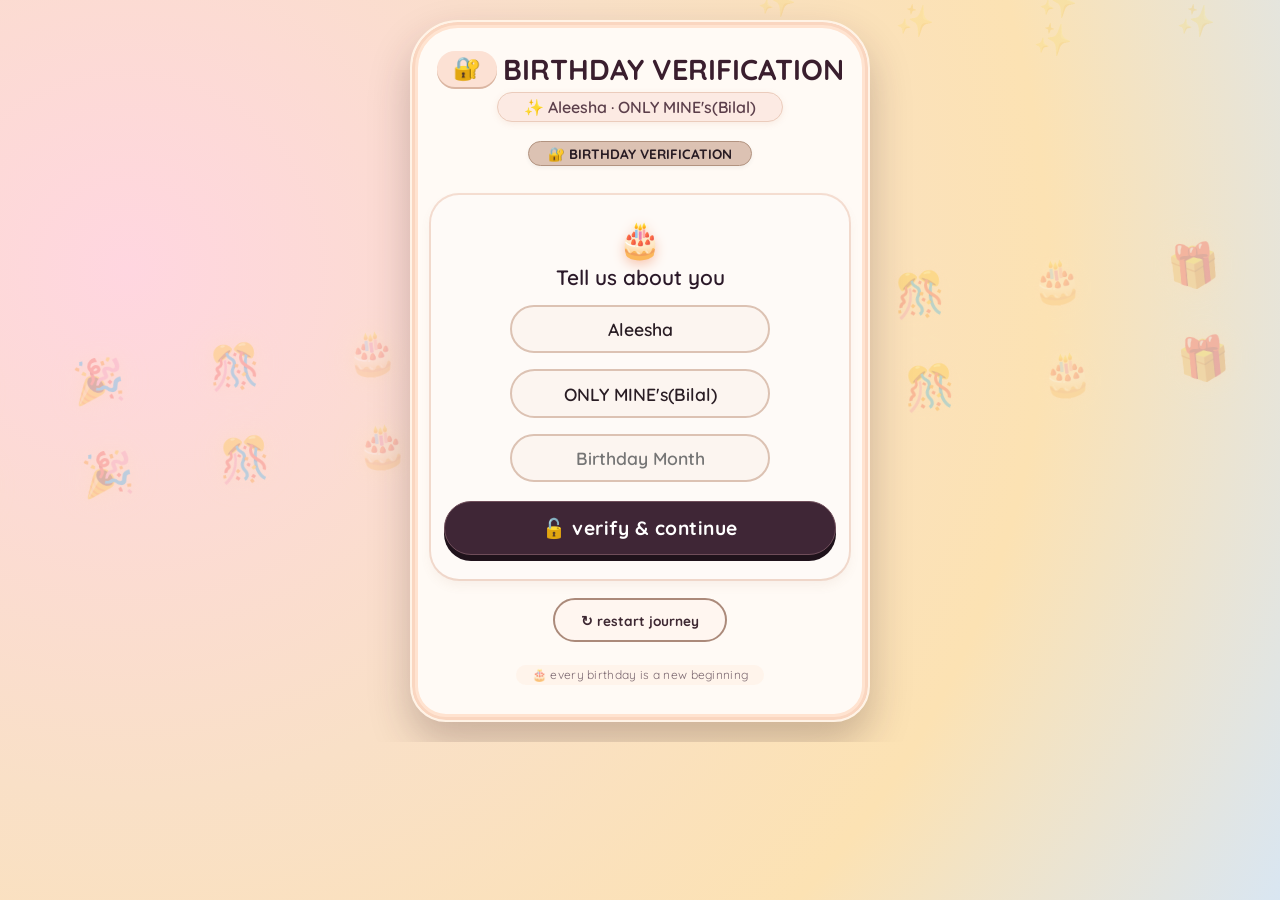
==== commit 36f1437d: "Update index.html" ====
--- a/index.html
+++ b/index.html
@@ -3,10 +3,7 @@
 <head>
     <meta charset="UTF-8">
     <meta name="viewport" content="width=device-width, initial-scale=1.0, maximum-scale=1.0, user-scalable=yes">
-    <title>🎂 Birthday Surprise · Aleesha</title>
-    <!-- Font & basic styling -->
-    <link rel="preconnect" href="https://fonts.googleapis.com">
-    <link rel="preconnect" href="https://fonts.gstatic.com" crossorigin>
+    <title>🎂 Birthday Verification · Aleesha</title>
     <link href="https://fonts.googleapis.com/css2?family=Quicksand:wght@400;600;700&display=swap" rel="stylesheet">
     <style>
         * {
@@ -35,7 +32,6 @@
             overflow-x: hidden;
         }
 
-        /* floating birthday elements */
         body::before {
             content: "🎈 🎉 🎊 🎂 🎁 🎈 🎉 🎊 🎂 🎁 🎈 🎉 🎊 🎂 🎁 🎈 🎉 🎊 🎂 🎁";
             position: absolute;
@@ -111,10 +107,9 @@
         }
 
         h1 {
-            font-size: 1.9rem;
+            font-size: 1.8rem;
             font-weight: 700;
             color: #3a1e2e;
-            letter-spacing: -0.3px;
             display: flex;
             align-items: center;
             justify-content: center;
@@ -126,7 +121,7 @@
             background: #fce1d4;
             padding: 0.15rem 1rem;
             border-radius: 60px;
-            font-size: 1.5rem;
+            font-size: 1.4rem;
             line-height: 1.4;
             box-shadow: 0 2px 0 #dbb6a2;
         }
@@ -167,10 +162,10 @@
             box-shadow: 0 6px 12px rgba(158, 106, 82, 0.08), 0 0 0 2px #f5ded2;
         }
         .question-text {
-            font-size: 1.4rem;
+            font-size: 1.3rem;
             font-weight: 600;
             color: #2b1929;
-            line-height: 1.3;
+            line-height: 1.4;
             margin-bottom: 0.4rem;
             padding: 0 4px;
         }
@@ -326,6 +321,27 @@
             flex-direction: column;
             align-items: center;
         }
+        .text-input-area {
+            margin: 0.8rem 0;
+        }
+        .text-input-area textarea {
+            width: 100%;
+            max-width: 300px;
+            padding: 0.8rem 1rem;
+            border-radius: 16px;
+            border: 2px solid #dcc2b3;
+            font-family: 'Quicksand', sans-serif;
+            font-size: 0.95rem;
+            resize: vertical;
+            min-height: 60px;
+            background: #fcf5f0;
+            outline: none;
+            transition: border-color 0.2s;
+        }
+        .text-input-area textarea:focus {
+            border-color: #a77b68;
+            background: #fffbf9;
+        }
 
         /* ===== LOADING SCREEN ===== */
         #loadingScreen {
@@ -464,358 +480,431 @@
             box-shadow: 0 2px 0 #6a2a3e;
         }
 
+        /* ===== ACCESS GRANTED MESSAGE ===== */
+        .access-granted-msg {
+            background: linear-gradient(135deg, #fcefe8, #fde8dc);
+            border-radius: 20px;
+            padding: 1.2rem;
+            margin: 0.6rem 0 1rem;
+            border: 2px solid #f5d6c8;
+        }
+        .access-granted-msg .big-emoji {
+            font-size: 2.8rem;
+            display: block;
+            margin-bottom: 0.2rem;
+        }
+        .access-granted-msg .msg-text {
+            font-size: 1.1rem;
+            font-weight: 600;
+            color: #3a2a32;
+            line-height: 1.6;
+        }
+        .access-granted-msg .msg-text .highlight {
+            color: #c45a7a;
+        }
+
         @media (max-width: 480px) {
             .card { padding: 1.2rem 0.8rem 1.8rem; border-radius: 36px 36px 28px 28px; }
-            .question-text { font-size: 1.25rem; }
-            .option-btn { font-size: 0.9rem; padding: 0.5rem 0.8rem; max-width: 155px; min-height: 44px; }
-            .action-btn { font-size: 1.1rem; padding: 0.7rem 1.2rem; min-height: 50px; }
+            .question-text { font-size: 1.15rem; }
+            .option-btn { font-size: 0.85rem; padding: 0.5rem 0.8rem; max-width: 155px; min-height: 44px; }
+            .action-btn { font-size: 1rem; padding: 0.7rem 1.2rem; min-height: 50px; }
             body::before { font-size: 1.8rem; letter-spacing: 0.8rem; word-spacing: 1.2rem; }
             body::after { font-size: 1.2rem; letter-spacing: 1.6rem; }
-            h1 { font-size: 1.6rem; }
-            h1 span { font-size: 1.3rem; }
-            .subhead { font-size: 0.9rem; padding: 0.2rem 1.2rem; }
-            .final-surprise h2 { font-size: 1.8rem; }
-            .gift-emoji-big { font-size: 3rem; }
+            h1 { font-size: 1.4rem; }
+            h1 span { font-size: 1.2rem; }
+            .subhead { font-size: 0.85rem; padding: 0.2rem 1.2rem; }
+            .final-surprise h2 { font-size: 1.6rem; }
+            .gift-emoji-big { font-size: 2.8rem; }
             .sticker { font-size: 2.8rem; }
-        }
-
-        .option-btn, .action-btn, .reset-btn, .input-field, .memories-btn {
+            .access-granted-msg .msg-text { font-size: 1rem; }
+            .text-input-area textarea { max-width: 100%; font-size: 0.85rem; }
+        }
+
+        .option-btn, .action-btn, .reset-btn, .input-field, .memories-btn, .text-input-area textarea {
             touch-action: manipulation;
         }
     </style>
 </head>
 <body>
 
-<!-- ===== LOADING SCREEN ===== -->
-<div id="loadingScreen">
-    <div class="loading-emoji">🎂</div>
-    <div class="loader"></div>
-    <div class="loading-text">✨ Preparing your surprise...</div>
-</div>
-
-<!-- ===== STICKER BURST CONTAINER ===== -->
-<div id="stickerBurst"></div>
-
-<!-- ===== MAIN CARD ===== -->
-<div class="card" id="app">
-    <div id="headerArea">
-        <h1>
-            <span>🎂 🎉</span> Hey Birthday Girl!
-        </h1>
-        <div class="subhead" id="userDisplay">✨ Aleesha · ONLY MINE's(Bilal)</div>
+    <!-- ===== LOADING SCREEN ===== -->
+    <div id="loadingScreen">
+        <div class="loading-emoji">🎂</div>
+        <div class="loader"></div>
+        <div class="loading-text">✨ Preparing your surprise...</div>
     </div>
 
-    <div class="step-indicator" id="stepIndicator">Final Round • 01</div>
-
-    <div id="dynamicContent"></div>
-
-    <div class="reset-area">
-        <button class="reset-btn" id="resetBtn">↻ restart journey</button>
+    <!-- ===== STICKER BURST CONTAINER ===== -->
+    <div id="stickerBurst"></div>
+
+    <!-- ===== MAIN CARD ===== -->
+    <div class="card" id="app">
+        <div id="headerArea">
+            <h1>
+                <span>🔐</span> BIRTHDAY VERIFICATION
+            </h1>
+            <div class="subhead" id="userDisplay">✨ Aleesha · ONLY MINE's(Bilal)</div>
+        </div>
+
+        <div class="step-indicator" id="stepIndicator">💗 FINAL ROUND • 01</div>
+
+        <div id="dynamicContent"></div>
+
+        <div class="reset-area">
+            <button class="reset-btn" id="resetBtn">↻ restart journey</button>
+        </div>
+        <div class="footnote">🎂 every birthday is a new beginning</div>
     </div>
-    <div class="footnote">🎂 every birthday is a new beginning</div>
-</div>
-
-<script>
-    (function() {
-        // ---------- state ----------
-        let state = {
-            name: 'Aleesha',
-            nickname: "ONLY MINE's(Bilal)",
-            month: '',
-            currentStep: 0,
-            answers: [],
-            accessGranted: false,
-            surpriseShown: false,
-        };
-
-        const questions = [
-            {
-                label: 'Final Round • 01',
-                emoji: '🌴',
-                text: `What's your perfect birthday vibe?`,
-                options: ['🎉 party & dance', '🌿 nature & calm', '🎨 creative & cozy', '🌟 adventure & sparkle']
-            },
-            {
-                label: 'Final Round • 02',
-                emoji: '🎂',
-                text: 'What makes a birthday memorable?',
-                options: ['❤️ loved ones', '🎁 surprises', '✨ magic moments', '🍰 delicious cake']
-            },
-            {
-                label: 'Final Round • 03',
-                emoji: '💖',
-                text: 'What does your heart choose?',
-                options: ['🌅 sunrise', '🌙 moonlit night', '🌊 ocean waves', '🌺 flowers & blooms']
-            },
-            {
-                label: 'Final Round • 04',
-                emoji: '🌈',
-                text: 'How are you feeling right now?',
-                options: ['😊 joyful', '🤗 excited', '😌 peaceful', '✨ curious']
-            },
-            {
-                label: 'Final Round • 05',
-                emoji: '🎈',
-                text: 'Are you ready for your surprise?',
-                options: ['✅ yes!', '🌟 absolutely!', '💫 bring it on', '🎉 let\'s go!']
-            },
-        ];
-
-        const dynamicEl = document.getElementById('dynamicContent');
-        const stepIndicator = document.getElementById('stepIndicator');
-        const userDisplay = document.getElementById('userDisplay');
-        const loadingScreen = document.getElementById('loadingScreen');
-        const stickerBurst = document.getElementById('stickerBurst');
-
-        function updateUserDisplay() {
-            userDisplay.textContent = `✨ Aleesha · ONLY MINE's(Bilal)`;
-        }
-
-        // ===== STICKER BURST =====
-        function triggerStickerBurst() {
-            const stickers = ['🎈', '🎉', '🎊', '🎂', '🎁', '✨', '🌟', '💖', '🌸', '🌈', '🎀', '🧁', '🍰', '🥳'];
-            const container = stickerBurst;
-            container.innerHTML = '';
-
-            const numStickers = 28 + Math.floor(Math.random() * 15);
-            for (let i = 0; i < numStickers; i++) {
-                const sticker = document.createElement('div');
-                sticker.className = 'sticker';
-                sticker.textContent = stickers[Math.floor(Math.random() * stickers.length)];
-                sticker.style.left = Math.random() * 100 + '%';
-                sticker.style.top = Math.random() * 100 + '%';
-                sticker.style.fontSize = (2.2 + Math.random() * 2.8) + 'rem';
-                sticker.style.animationDuration = (4 + Math.random() * 5) + 's';
-                sticker.style.animationDelay = (Math.random() * 2.5) + 's';
-                const rotate = (Math.random() - 0.5) * 40;
-                sticker.style.transform = `rotate(${rotate}deg)`;
-                container.appendChild(sticker);
+
+    <script>
+        (function() {
+            // ---------- state ----------
+            let state = {
+                name: 'Aleesha',
+                nickname: "ONLY MINE's(Bilal)",
+                month: '',
+                currentStep: 0,
+                answers: [],
+                textAnswer: '',
+                accessGranted: false,
+                surpriseShown: false,
+            };
+
+            // ---------- CUSTOM QUESTIONS ----------
+            const questions = [
+                {
+                    label: '💗 FINAL ROUND • 01',
+                    emoji: '🌅',
+                    text: 'Tumhara aj ka din kaisa tha?',
+                    options: ['Acha', 'Bura', 'Bas theek', 'Bohat acha']
+                },
+                {
+                    label: '💗 FINAL ROUND • 02',
+                    emoji: '🎯',
+                    text: 'Tumhara aj ka plan kya hai?',
+                    options: ['Outing', 'Ghar mein bas qaid ho jana 😭', 'Family ke saath rehna', 'Kuch nahi']
+                },
+                {
+                    label: '💗 FINAL ROUND • 03',
+                    emoji: '💖',
+                    text: 'Kya tumhara dil aj mujhse baat karna pasand karega?',
+                    options: ['Han', 'Nahi', 'Bilkul bhi nahi', 'Socha bhi kaise 😂']
+                },
+                {
+                    label: '💗 FINAL ROUND • 04',
+                    emoji: '🤔',
+                    text: 'Link kholne ke baad mere bare mein kya khayal aya?',
+                    options: ['Pata nahi', 'Nahi janti', 'Bas theek laga', 'Khud likhna hai ✍️']
+                },
+                {
+                    label: '💗 FINAL ROUND • 05',
+                    emoji: '💭',
+                    text: 'Aaj ke liye tumhari kya feelings hain?',
+                    options: ['Sad 😔', 'Happy 😊', 'Kisi ka intezar 👀', 'Apni dili khushi ❤️']
+                },
+                {
+                    label: '💗 FINAL ROUND • 06',
+                    emoji: '🎀',
+                    text: 'Mera is tarah wish karna acha laga?',
+                    options: ['Han ❤️', 'Nahii', 'Bas theek laga', 'Fazool tha 😂']
+                }
+            ];
+
+            const dynamicEl = document.getElementById('dynamicContent');
+            const stepIndicator = document.getElementById('stepIndicator');
+            const userDisplay = document.getElementById('userDisplay');
+            const loadingScreen = document.getElementById('loadingScreen');
+            const stickerBurst = document.getElementById('stickerBurst');
+
+            function updateUserDisplay() {
+                userDisplay.textContent = `✨ Aleesha · ONLY MINE's(Bilal)`;
             }
 
-            // Remove stickers after animation
-            setTimeout(() => {
+            // ===== STICKER BURST =====
+            function triggerStickerBurst() {
+                const stickers = ['🎈', '🎉', '🎊', '🎂', '🎁', '✨', '🌟', '💖', '🌸', '🌈', '🎀', '🧁', '🍰', '🥳', '💕', '🌹'];
+                const container = stickerBurst;
                 container.innerHTML = '';
-            }, 8000);
-        }
-
-        // ===== SHOW SURPRISE WITH LOADING =====
-        function showSurpriseWithLoading() {
-            if (state.surpriseShown) return;
-            state.surpriseShown = true;
-
-            // Show loading screen
-            loadingScreen.classList.remove('hidden');
-
-            // After 2.5 seconds, show stickers and final screen
-            setTimeout(() => {
-                // Hide loading
-                loadingScreen.classList.add('hidden');
-
-                // Trigger sticker burst
-                triggerStickerBurst();
-
-                // Show final surprise content
-                renderSurprise();
-
-            }, 2500);
-        }
-
-        // ===== RENDER SURPRISE =====
-        function renderSurprise() {
-            stepIndicator.textContent = '🎉 ACCESS GRANTED!';
-
-            let answerSummary = '';
-            if (state.answers.length > 0) {
-                const selectedTexts = state.answers.map((ansIdx, idx) => {
-                    if (idx < questions.length && ansIdx !== undefined) {
-                        return questions[idx].options[ansIdx] || '✨';
+
+                const numStickers = 30 + Math.floor(Math.random() * 20);
+                for (let i = 0; i < numStickers; i++) {
+                    const sticker = document.createElement('div');
+                    sticker.className = 'sticker';
+                    sticker.textContent = stickers[Math.floor(Math.random() * stickers.length)];
+                    sticker.style.left = Math.random() * 100 + '%';
+                    sticker.style.top = Math.random() * 100 + '%';
+                    sticker.style.fontSize = (2.0 + Math.random() * 3.0) + 'rem';
+                    sticker.style.animationDuration = (4 + Math.random() * 5) + 's';
+                    sticker.style.animationDelay = (Math.random() * 2.5) + 's';
+                    const rotate = (Math.random() - 0.5) * 40;
+                    sticker.style.transform = `rotate(${rotate}deg)`;
+                    container.appendChild(sticker);
+                }
+
+                setTimeout(() => {
+                    container.innerHTML = '';
+                }, 8000);
+            }
+
+            // ===== SHOW SURPRISE WITH LOADING =====
+            function showSurpriseWithLoading() {
+                if (state.surpriseShown) return;
+                state.surpriseShown = true;
+
+                loadingScreen.classList.remove('hidden');
+
+                setTimeout(() => {
+                    loadingScreen.classList.add('hidden');
+                    triggerStickerBurst();
+                    renderSurprise();
+                }, 2500);
+            }
+
+            // ===== RENDER SURPRISE =====
+            function renderSurprise() {
+                stepIndicator.textContent = '🎉 ACCESS GRANTED!';
+
+                let answerSummary = '';
+                if (state.answers.length > 0) {
+                    const selectedTexts = state.answers.map((ansIdx, idx) => {
+                        if (idx < questions.length && ansIdx !== undefined) {
+                            return questions[idx].options[ansIdx] || '✨';
+                        }
+                        return '✨';
+                    }).filter(t => t);
+                    if (selectedTexts.length) {
+                        answerSummary = selectedTexts.join(' · ');
                     }
-                    return '✨';
-                }).filter(t => t);
-                if (selectedTexts.length) {
-                    answerSummary = ` · ${selectedTexts.join(' · ')}`;
-                }
-            }
-
-            const html = `
-                <div class="final-surprise">
-                    <div class="gift-emoji-big">🎁</div>
-                    <h2>🎂 Happy Birthday Aleesha! 🎂</h2>
-                    <p style="font-size:1.3rem;">${state.nickname} 🎉</p>
-                    <p style="font-size:1rem; background: #e9d5ca; padding:0.5rem; border-radius:60px; margin-top:0.5rem; word-break:break-word;">
-                        ${answerSummary || '🌟 your perfect birthday vibe'}
-                    </p>
-                    <div style="font-size:2.2rem; margin:0.4rem 0;">🎉🎂✨</div>
-                    <div style="background: #fff2ea; border-radius:30px; padding:0.6rem; border:1px solid #c6a392;">
-                        <span style="font-size:1.1rem;">💌 you are loved & celebrated!</span>
+                }
+
+                // Add text answer if provided
+                let textAnswerDisplay = '';
+                if (state.textAnswer && state.textAnswer.trim()) {
+                    textAnswerDisplay = `<div style="background: #f2ddd2; border-radius:16px; padding:0.6rem; margin:0.6rem 0; font-style:italic;">💬 "${state.textAnswer}"</div>`;
+                }
+
+                const html = `
+                    <div class="final-surprise">
+                        <div class="gift-emoji-big">🎁</div>
+                        <h2>🎂 Happy Birthday Aleesha! 🎂</h2>
+                        <p style="font-size:1.2rem;">${state.nickname} 🎉</p>
+
+                        <div class="access-granted-msg">
+                            <span class="big-emoji">🎉</span>
+                            <div class="msg-text">
+                                Verification complete...<br>
+                                <span class="highlight">Lekin asal surprise abhi baaki hai 👀</span>
+                            </div>
+                        </div>
+
+                        ${textAnswerDisplay}
+
+                        <p style="font-size:0.95rem; background: #e9d5ca; padding:0.5rem; border-radius:60px; margin-top:0.5rem; word-break:break-word;">
+                            ${answerSummary || '🌟 Your perfect birthday vibe'}
+                        </p>
+                        <div style="font-size:2.2rem; margin:0.4rem 0;">🎉🎂✨</div>
+                        <div style="background: #fff2ea; border-radius:30px; padding:0.6rem; border:1px solid #c6a392;">
+                            <span style="font-size:1.1rem;">💌 you are loved & celebrated!</span>
+                        </div>
+                        <div style="margin-top: 1rem; font-size:1.8rem;">🎈🎁🎊</div>
+
+                        <button class="memories-btn" id="memoriesBtn">📸 Our Memories</button>
                     </div>
-                    <div style="margin-top: 1rem; font-size:1.8rem;">🎈🎁🎊</div>
-
-                    <!-- Memories Button -->
-                    <button class="memories-btn" id="memoriesBtn">📸 Our Memories</button>
-                </div>
-                <button class="action-btn" id="restartFromSurprise" style="background:#5f3f4a;">🔄 start over</button>
-            `;
-            dynamicEl.innerHTML = html;
-
-            document.getElementById('restartFromSurprise').addEventListener('click', function() {
-                resetAll();
-            });
-
-            document.getElementById('memoriesBtn').addEventListener('click', function() {
-                // Open memories page in new tab/window
-                window.open('memories.html', '_blank');
-            });
-        }
-
-        // ===== RENDER VERIFICATION =====
-        function renderVerificationForm() {
-            stepIndicator.textContent = '🔐 Verify yourself';
-            const html = `
-                <div class="question-box">
-                    <span class="question-emoji">🎂</span>
-                    <div class="question-text" style="font-size:1.3rem;">Tell us about you</div>
-                    <div class="row" style="gap:0.2rem;">
-                        <input class="input-field" id="inputName" type="text" placeholder="Your Name" value="${state.name || ''}" inputmode="text">
-                        <input class="input-field" id="inputNickname" type="text" placeholder="Your Nickname" value="${state.nickname || ''}" inputmode="text">
-                        <input class="input-field" id="inputMonth" type="text" placeholder="Birthday Month (e.g. July)" value="${state.month || ''}" inputmode="text">
-                    </div>
-                    <button class="action-btn" id="verifyBtn">🔓 verify & continue</button>
-                </div>
-            `;
-            dynamicEl.innerHTML = html;
-
-            const nameInp = document.getElementById('inputName');
-            const nickInp = document.getElementById('inputNickname');
-            const monthInp = document.getElementById('inputMonth');
-            const verifyBtn = document.getElementById('verifyBtn');
-
-            function attemptVerify() {
-                const name = nameInp.value.trim() || 'Aleesha';
-                const nickname = nickInp.value.trim() || "ONLY MINE's(Bilal)";
-                const month = monthInp.value.trim();
-                if (name && nickname && month) {
-                    state.name = name;
-                    state.nickname = nickname;
-                    state.month = month;
-                    updateUserDisplay();
-                    state.answers = [];
-                    state.currentStep = 0;
-                    state.accessGranted = false;
-                    state.surpriseShown = false;
-                    render();
-                } else {
-                    alert('Please fill in all fields: Name, Nickname, and Birthday Month ✨');
-                }
-            }
-
-            verifyBtn.addEventListener('click', attemptVerify);
-            [nameInp, nickInp, monthInp].forEach(inp => {
-                inp.addEventListener('keypress', (e) => {
-                    if (e.key === 'Enter') attemptVerify();
+                    <button class="action-btn" id="restartFromSurprise" style="background:#5f3f4a;">🔄 start over</button>
+                `;
+                dynamicEl.innerHTML = html;
+
+                document.getElementById('restartFromSurprise').addEventListener('click', function() {
+                    resetAll();
                 });
-            });
-        }
-
-        // ===== RENDER QUESTION =====
-        function render() {
-            if (state.accessGranted) {
-                // If already granted, show surprise (but we use loading flow)
-                if (!state.surpriseShown) {
-                    showSurpriseWithLoading();
-                } else {
-                    renderSurprise();
-                }
-                return;
-            }
-
-            if (!state.name || !state.nickname || !state.month) {
-                renderVerificationForm();
-                return;
-            }
-
-            const step = state.currentStep;
-            if (step >= questions.length) {
-                grantAccess();
-                return;
-            }
-
-            const q = questions[step];
-            stepIndicator.textContent = q.label;
-
-            let html = `<div class="question-box">`;
-            html += `<span class="question-emoji">${q.emoji}</span>`;
-            html += `<div class="question-text">${q.text}</div>`;
-            html += `<div class="options-grid" id="optionsGrid">`;
-
-            const selectedIdx = state.answers[step] !== undefined ? state.answers[step] : -1;
-            q.options.forEach((opt, idx) => {
-                const selClass = (idx === selectedIdx) ? 'selected' : '';
-                html += `<button class="option-btn ${selClass}" data-opt-index="${idx}">${opt}</button>`;
-            });
-
-            html += `</div>`;
-            const isAnswered = state.answers[step] !== undefined;
-            html += `<button class="action-btn" id="nextStepBtn" ${!isAnswered ? 'disabled' : ''}>`;
-            if (step === questions.length - 1) {
-                html += `🎁 OPEN MY SURPRISE`;
-            } else {
-                html += `→ next question`;
-            }
-            html += `</button>`;
-            html += `</div>`;
-
-            dynamicEl.innerHTML = html;
-
-            document.querySelectorAll('.option-btn').forEach(btn => {
-                btn.addEventListener('click', function() {
-                    const idx = parseInt(this.dataset.optIndex, 10);
-                    state.answers[step] = idx;
-                    render();
-                });
-            });
-
-            const nextBtn = document.getElementById('nextStepBtn');
-            if (nextBtn) {
-                nextBtn.addEventListener('click', function() {
-                    const stepNow = state.currentStep;
-                    if (state.answers[stepNow] === undefined) return;
-
-                    if (stepNow === questions.length - 1) {
-                        grantAccess();
-                    } else {
-                        state.currentStep = stepNow + 1;
-                        render();
-                    }
+
+                document.getElementById('memoriesBtn').addEventListener('click', function() {
+                    window.open('memories.html', '_blank');
                 });
             }
-        }
-
-        function grantAccess() {
-            state.accessGranted = true;
-            state.surpriseShown = false;
-            showSurpriseWithLoading();
-        }
-
-        function resetAll() {
-            state.name = 'Aleesha';
-            state.nickname = "ONLY MINE's(Bilal)";
-            state.month = '';
-            state.currentStep = 0;
-            state.answers = [];
-            state.accessGranted = false;
-            state.surpriseShown = false;
-            updateUserDisplay();
-            stickerBurst.innerHTML = '';
-            loadingScreen.classList.add('hidden');
-            render();
-        }
-
-        document.getElementById('resetBtn').addEventListener('click', resetAll);
-
-        // Initial render
-        resetAll();
-    })();
-</script>
+
+            // ===== RENDER VERIFICATION =====
+            function renderVerificationForm() {
+                stepIndicator.textContent = '🔐 BIRTHDAY VERIFICATION';
+                const html = `
+                    <div class="question-box">
+                        <span class="question-emoji">🎂</span>
+                        <div class="question-text" style="font-size:1.3rem;">Tell us about you</div>
+                        <div class="row" style="gap:0.2rem;">
+                            <input class="input-field" id="inputName" type="text" placeholder="Your Name" value="${state.name || ''}" inputmode="text">
+                            <input class="input-field" id="inputNickname" type="text" placeholder="Your Nickname" value="${state.nickname || ''}" inputmode="text">
+                            <input class="input-field" id="inputMonth" type="text" placeholder="Birthday Month" value="${state.month || ''}" inputmode="text">
+                        </div>
+                        <button class="action-btn" id="verifyBtn">🔓 verify & continue</button>
+                    </div>
+                `;
+                dynamicEl.innerHTML = html;
+
+                const nameInp = document.getElementById('inputName');
+                const nickInp = document.getElementById('inputNickname');
+                const monthInp = document.getElementById('inputMonth');
+                const verifyBtn = document.getElementById('verifyBtn');
+
+                function attemptVerify() {
+                    const name = nameInp.value.trim() || 'Aleesha';
+                    const nickname = nickInp.value.trim() || "ONLY MINE's(Bilal)";
+                    const month = monthInp.value.trim();
+                    if (name && nickname && month) {
+                        state.name = name;
+                        state.nickname = nickname;
+                        state.month = month;
+                        updateUserDisplay();
+                        state.answers = [];
+                        state.textAnswer = '';
+                        state.currentStep = 0;
+                        state.accessGranted = false;
+                        state.surpriseShown = false;
+                        render();
+                    } else {
+                        alert('Please fill in all fields: Name, Nickname, and Birthday Month ✨');
+                    }
+                }
+
+                verifyBtn.addEventListener('click', attemptVerify);
+                [nameInp, nickInp, monthInp].forEach(inp => {
+                    inp.addEventListener('keypress', (e) => {
+                        if (e.key === 'Enter') attemptVerify();
+                    });
+                });
+            }
+
+            // ===== RENDER QUESTION =====
+            function render() {
+                if (state.accessGranted) {
+                    if (!state.surpriseShown) {
+                        showSurpriseWithLoading();
+                    } else {
+                        renderSurprise();
+                    }
+                    return;
+                }
+
+                if (!state.name || !state.nickname || !state.month) {
+                    renderVerificationForm();
+                    return;
+                }
+
+                const step = state.currentStep;
+                if (step >= questions.length) {
+                    grantAccess();
+                    return;
+                }
+
+                const q = questions[step];
+                stepIndicator.textContent = q.label;
+
+                let html = `<div class="question-box">`;
+                html += `<span class="question-emoji">${q.emoji}</span>`;
+                html += `<div class="question-text">${q.text}</div>`;
+                html += `<div class="options-grid" id="optionsGrid">`;
+
+                const selectedIdx = state.answers[step] !== undefined ? state.answers[step] : -1;
+                q.options.forEach((opt, idx) => {
+                    const selClass = (idx === selectedIdx) ? 'selected' : '';
+                    html += `<button class="option-btn ${selClass}" data-opt-index="${idx}">${opt}</button>`;
+                });
+
+                html += `</div>`;
+
+                // Special: If step 3 (index 3) and option 3 selected, show text input
+                if (step === 3 && state.answers[step] === 3) {
+                    html += `
+                        <div class="text-input-area">
+                            <textarea id="textAnswerInput" placeholder="Apna answer yahan likho..." rows="2">${state.textAnswer || ''}</textarea>
+                        </div>
+                    `;
+                }
+
+                const isAnswered = state.answers[step] !== undefined;
+                html += `<button class="action-btn" id="nextStepBtn" ${!isAnswered ? 'disabled' : ''}>`;
+                if (step === questions.length - 1) {
+                    html += `🎁 OPEN MY SURPRISE`;
+                } else {
+                    html += `→ next question`;
+                }
+                html += `</button>`;
+                html += `</div>`;
+
+                dynamicEl.innerHTML = html;
+
+                // Option click handlers
+                document.querySelectorAll('.option-btn').forEach(btn => {
+                    btn.addEventListener('click', function() {
+                        const idx = parseInt(this.dataset.optIndex, 10);
+                        state.answers[step] = idx;
+                        // If not step 3, clear text answer
+                        if (step !== 3) {
+                            state.textAnswer = '';
+                        }
+                        render();
+                    });
+                });
+
+                // Text input handler for step 3
+                const textArea = document.getElementById('textAnswerInput');
+                if (textArea) {
+                    textArea.addEventListener('input', function() {
+                        state.textAnswer = this.value;
+                    });
+                }
+
+                // Next button handler
+                const nextBtn = document.getElementById('nextStepBtn');
+                if (nextBtn) {
+                    nextBtn.addEventListener('click', function() {
+                        const stepNow = state.currentStep;
+
+                        // If step 3 and option 3 selected, ensure text is filled
+                        if (stepNow === 3 && state.answers[stepNow] === 3) {
+                            const textInput = document.getElementById('textAnswerInput');
+                            if (textInput && !textInput.value.trim()) {
+                                alert('Please write your answer before continuing ✍️');
+                                return;
+                            }
+                            state.textAnswer = textInput ? textInput.value.trim() : '';
+                        }
+
+                        if (state.answers[stepNow] === undefined) return;
+
+                        if (stepNow === questions.length - 1) {
+                            grantAccess();
+                        } else {
+                            state.currentStep = stepNow + 1;
+                            render();
+                        }
+                    });
+                }
+            }
+
+            function grantAccess() {
+                state.accessGranted = true;
+                state.surpriseShown = false;
+                showSurpriseWithLoading();
+            }
+
+            function resetAll() {
+                state.name = 'Aleesha';
+                state.nickname = "ONLY MINE's(Bilal)";
+                state.month = '';
+                state.currentStep = 0;
+                state.answers = [];
+                state.textAnswer = '';
+                state.accessGranted = false;
+                state.surpriseShown = false;
+                updateUserDisplay();
+                stickerBurst.innerHTML = '';
+                loadingScreen.classList.add('hidden');
+                render();
+            }
+
+            document.getElementById('resetBtn').addEventListener('click', resetAll);
+            resetAll();
+        })();
+    </script>
 </body>
 </html>
